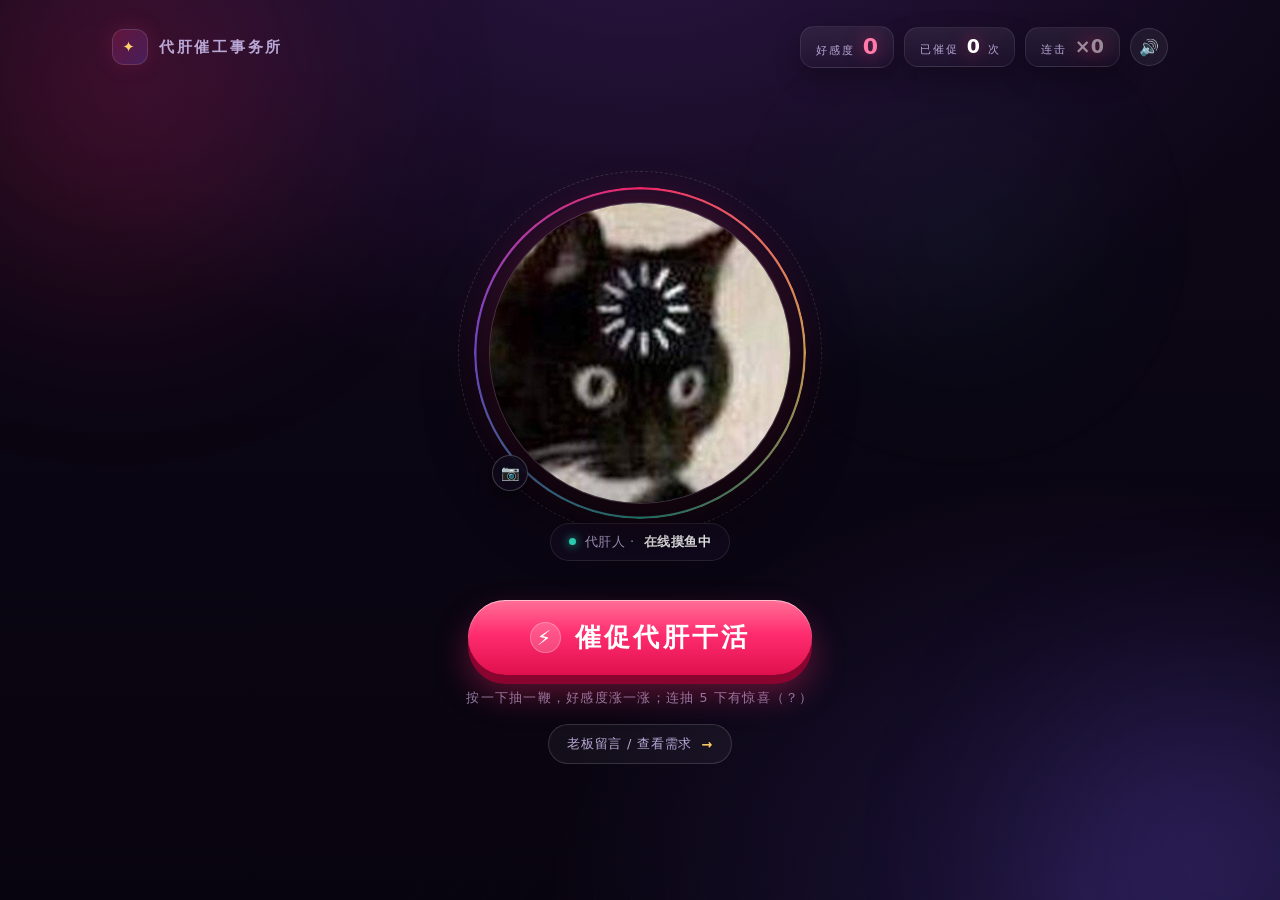
==== index.html @ 80fb080a "Add files via upload" ====
<!DOCTYPE html>
<html lang="zh-CN">
<head>
  <meta charset="UTF-8">
  <meta name="viewport" content="width=device-width, initial-scale=1, viewport-fit=cover">
  <meta name="theme-color" content="#0a0612">
  <meta name="description" content="按一下按钮，抽一鞭代肝人，好感度随机 +1。">
  <link rel="canonical" href="https://heimaojingzhang.xin/">
  <meta property="og:type" content="website">
  <meta property="og:title" content="代肝催工事务所 · 好感度+1">
  <meta property="og:description" content="按一下按钮，抽一鞭代肝人，好感度随机 +1。">
  <meta property="og:url" content="https://heimaojingzhang.xin/">
  <meta property="og:image" content="https://heimaojingzhang.xin/preview.png">
  <meta name="twitter:card" content="summary_large_image">
  <link rel="icon" href="data:image/svg+xml,%3Csvg xmlns='http://www.w3.org/2000/svg' viewBox='0 0 32 29'%3E%3Cpath fill='%23ff2d6f' d='M16 28S2 18 2 9.5C2 4.8 5.8 1 10.5 1c2.6 0 4.6 1.2 5.5 2.6C16.9 2.2 18.9 1 21.5 1 26.2 1 30 4.8 30 9.5 30 18 16 28 16 28Z'/%3E%3C/svg%3E">
  <title>代肝催工事务所 · 好感度+1</title>
  <link rel="stylesheet" href="styles.css">
</head>
<body>
  <!-- 背景层 -->
  <div class="bg" aria-hidden="true">
    <div class="bg-grid"></div>
    <div class="bg-glow g1"></div>
    <div class="bg-glow g2"></div>
    <div class="bg-glow g3"></div>
    <div class="bg-hearts" id="bgHearts"></div>
  </div>

  <!-- 顶部 HUD -->
  <header class="hud">
    <div class="brand">
      <span class="brand-icon">✦</span>
      <span class="brand-text">代肝催工事务所</span>
    </div>
    <div class="hud-stats">
      <div class="stat stat-affection">
        <span class="stat-label">好感度</span>
        <span class="stat-value" id="affectionValue">0</span>
      </div>
      <div class="stat">
        <span class="stat-label">已催促</span>
        <span class="stat-value stat-value--small" id="whippedValue">0</span>
        <span class="stat-unit">次</span>
      </div>
      <div class="stat stat-combo" id="comboStat">
        <span class="stat-label">连击</span>
        <span class="stat-value stat-value--small" id="comboValue">×0</span>
      </div>
      <button class="sound-toggle" id="soundToggle" type="button" aria-pressed="true" aria-label="关闭音效" title="关闭音效">🔊</button>
    </div>
  </header>

  <!-- 连击里程碑鼓励语 -->
  <div class="encourage" id="encourage" role="status" aria-live="polite">
    <div class="encourage-icon" aria-hidden="true">🔥</div>
    <div class="encourage-body">
      <div class="encourage-title" id="encourageTitle">连击 ×5！</div>
      <div class="encourage-text" id="encourageText">手感不错，继续保持！</div>
    </div>
  </div>

  <!-- 主舞台 -->
  <main class="stage">
    <div class="avatar-card" id="avatarCard">
      <div class="avatar-wrap" id="avatarWrap">
        <div class="ring ring-outer" aria-hidden="true"></div>
        <div class="ring ring-dashed" aria-hidden="true"></div>

        <div class="avatar-frame" id="avatarFrame" title="点它一鞭">
          <img class="avatar-img" id="avatarImg" src="assets/placeholder.svg" alt="被催促的代肝人头像" draggable="false">
          <div class="slash-layer" aria-hidden="true">
            <span class="slash s1"></span>
            <span class="slash s2"></span>
            <span class="slash s3"></span>
          </div>
          <div class="hit-flash" aria-hidden="true"></div>
        </div>

        <div class="impact" id="impact" aria-hidden="true"></div>
        <div class="pop-layer" id="popLayer" aria-hidden="true"></div>

        <!-- 鞭子 -->
        <div class="whip-layer" id="whipLayer" aria-hidden="true">
          <svg class="whip-svg" viewBox="0 0 460 460" fill="none" xmlns="http://www.w3.org/2000/svg">
            <defs>
              <linearGradient id="lashGradient" x1="392" y1="372" x2="118" y2="116" gradientUnits="userSpaceOnUse">
                <stop stop-color="#ffd166"/>
                <stop offset="0.55" stop-color="#ffe9c7"/>
                <stop offset="1" stop-color="#fff7ea"/>
              </linearGradient>
            </defs>
            <path class="whip-lash-shadow" pathLength="1" d="M392 372C352 330 320 268 288 244C256 220 214 214 178 186C152 166 132 142 118 116"/>
            <path class="whip-lash-glow" d="M392 372C352 330 320 268 288 244C256 220 214 214 178 186C152 166 132 142 118 116"/>
            <path class="whip-lash" pathLength="1" stroke="url(#lashGradient)" d="M392 372C352 330 320 268 288 244C256 220 214 214 178 186C152 166 132 142 118 116"/>
            <path class="whip-handle" d="M422 424L394 376"/>
            <path class="whip-handle-wrap" d="M406 396L414 408M399 384L407 396"/>
            <circle class="whip-tip" cx="118" cy="116" r="8"/>
          </svg>
        </div>

        <button class="avatar-edit" id="avatarEdit" type="button" aria-label="更换头像" title="更换头像">📷</button>
        <div class="drop-hint" id="dropHint" aria-hidden="true">松手，换上新头像</div>
      </div>

      <div class="meta-row">
        <div class="nameplate">
          <span class="status-dot" aria-hidden="true"></span>
          代肝人 · <span id="statusText">在线摸鱼中</span>
        </div>
      </div>
    </div>

    <div class="action">
      <button class="whip-btn" id="whipBtn" type="button">
        <span class="whip-btn-icon" aria-hidden="true">⚡</span>
        <span class="whip-btn-text">催促代肝干活</span>
      </button>
      <p class="hint">按一下抽一鞭，好感度涨一涨；连抽 5 下有惊喜（？）</p>
      <a class="boss-link" href="messages.html">
        <span>老板留言 / 查看需求</span>
        <span class="boss-link-arrow" aria-hidden="true">→</span>
      </a>
    </div>
  </main>

  <div class="toast" id="toast" role="status" aria-live="polite"></div>
  <input type="file" id="avatarInput" accept="image/*" hidden>

  <script src="app.js"></script>
</body>
</html>
---- styles.css ----
/* ============================================================
   代肝催工事务所 · 样式表
   ============================================================ */

:root {
  --pink: #ff2d6f;
  --pink-soft: #ff7aa8;
  --gold: #ffd166;
  --violet: #7c5cff;
  --mint: #2ee6c5;
  --text: #f7f0ff;
  --muted: #b9a8d6;
  --bg-0: #08040f;
  --bg-1: #150b22;
}

* { box-sizing: border-box; }

html { height: 100%; }

body {
  margin: 0;
  min-height: 100vh;
  min-height: 100svh;
  display: flex;
  flex-direction: column;
  overflow-x: hidden;
  color: var(--text);
  font-family: "Segoe UI", "Microsoft YaHei", "PingFang SC", "Hiragino Sans GB", system-ui, -apple-system, sans-serif;
  background:
    radial-gradient(1200px 800px at 50% -10%, #2a1440 0%, transparent 60%),
    radial-gradient(900px 700px at 85% 100%, rgba(124, 92, 255, 0.18) 0%, transparent 60%),
    linear-gradient(180deg, #0d0717 0%, var(--bg-0) 100%);
  -webkit-font-smoothing: antialiased;
  user-select: none;
  -webkit-tap-highlight-color: transparent;
}

/* ============ 背景 ============ */

.bg {
  position: fixed;
  inset: 0;
  z-index: 0;
  overflow: hidden;
  pointer-events: none;
}

.bg-grid {
  position: absolute;
  left: -20%;
  right: -20%;
  bottom: -12%;
  height: 92%;
  background-image:
    linear-gradient(rgba(255, 255, 255, 0.06) 1px, transparent 1px),
    linear-gradient(90deg, rgba(255, 255, 255, 0.06) 1px, transparent 1px);
  background-size: 52px 52px;
  transform: perspective(700px) rotateX(62deg);
  transform-origin: 50% 100%;
  -webkit-mask-image: radial-gradient(ellipse 62% 72% at 50% 100%, #000 18%, transparent 72%);
  mask-image: radial-gradient(ellipse 62% 72% at 50% 100%, #000 18%, transparent 72%);
  opacity: 0.6;
}

.bg-glow {
  position: absolute;
  border-radius: 50%;
  filter: blur(90px);
  opacity: 0.5;
}

.bg-glow.g1 {
  width: 46vmax;
  height: 46vmax;
  left: -14vmax;
  top: -16vmax;
  background: radial-gradient(circle, rgba(255, 45, 111, 0.55), transparent 65%);
}

.bg-glow.g2 {
  width: 42vmax;
  height: 42vmax;
  right: -16vmax;
  bottom: -18vmax;
  background: radial-gradient(circle, rgba(124, 92, 255, 0.55), transparent 65%);
  animation: glow-pulse 9s ease-in-out infinite alternate;
}

.bg-glow.g3 {
  width: 26vmax;
  height: 26vmax;
  right: 12vw;
  top: 8vh;
  background: radial-gradient(circle, rgba(46, 230, 197, 0.18), transparent 65%);
}

.bg-hearts {
  position: absolute;
  inset: 0;
}

.bg-heart {
  position: absolute;
  bottom: -12vh;
  color: rgba(255, 90, 140, 0.5);
  line-height: 1;
  animation-name: bg-float;
  animation-timing-function: linear;
  animation-iteration-count: infinite;
  will-change: transform, opacity;
}

/* ============ 顶部 HUD ============ */

.hud {
  position: relative;
  z-index: 10;
  width: 100%;
  max-width: 1120px;
  margin: 0 auto;
  padding: clamp(16px, 2.4vw, 26px) clamp(16px, 3vw, 32px);
  display: flex;
  align-items: center;
  justify-content: space-between;
  gap: 16px;
}

.brand {
  display: flex;
  align-items: center;
  gap: 11px;
  font-size: clamp(13px, 1.4vw, 15px);
  font-weight: 800;
  letter-spacing: 0.18em;
  color: var(--muted);
  white-space: nowrap;
}

.brand-icon {
  display: grid;
  place-items: center;
  width: 36px;
  height: 36px;
  border-radius: 12px;
  color: var(--gold);
  background: linear-gradient(135deg, rgba(255, 45, 111, 0.22), rgba(124, 92, 255, 0.22));
  border: 1px solid rgba(255, 255, 255, 0.12);
  box-shadow: 0 0 22px rgba(255, 45, 111, 0.16);
}

.hud-stats {
  display: flex;
  align-items: center;
  gap: 10px;
}

.stat {
  display: flex;
  align-items: baseline;
  gap: 8px;
  padding: 9px 15px;
  border-radius: 14px;
  background: linear-gradient(180deg, rgba(255, 255, 255, 0.075), rgba(255, 255, 255, 0.025));
  border: 1px solid rgba(255, 255, 255, 0.09);
  box-shadow: 0 10px 26px rgba(0, 0, 0, 0.28);
  backdrop-filter: blur(10px);
  -webkit-backdrop-filter: blur(10px);
}

.stat-label {
  font-size: 10.5px;
  letter-spacing: 0.18em;
  color: var(--muted);
}

.stat-value {
  font-size: clamp(18px, 2vw, 22px);
  font-weight: 800;
  line-height: 1;
  font-variant-numeric: tabular-nums;
  text-shadow: 0 0 18px rgba(255, 45, 111, 0.6);
}

.stat-affection .stat-value { color: var(--pink-soft); }

.stat-value--small {
  font-size: clamp(16px, 1.8vw, 19px);
  color: #fff;
}

.stat-unit {
  font-size: 10.5px;
  color: var(--muted);
}

.stat.is-bump { animation: stat-bump 420ms cubic-bezier(0.2, 0.8, 0.2, 1); }

.stat-combo .stat-value {
  color: rgba(255, 255, 255, 0.5);
  transition: color 0.2s ease, text-shadow 0.2s ease;
}

.stat-combo.is-hot {
  border-color: rgba(255, 209, 102, 0.4);
  box-shadow:
    0 10px 26px rgba(0, 0, 0, 0.28),
    0 0 24px rgba(255, 209, 102, 0.18);
}

.stat-combo.is-hot .stat-value {
  color: var(--gold);
  text-shadow: 0 0 18px rgba(255, 209, 102, 0.8);
}

.sound-toggle {
  width: 38px;
  height: 38px;
  border-radius: 50%;
  border: 1px solid rgba(255, 255, 255, 0.12);
  background: rgba(255, 255, 255, 0.06);
  color: var(--text);
  font-size: 16px;
  cursor: pointer;
  display: grid;
  place-items: center;
  transition: background 0.2s ease, transform 0.15s ease;
}

.sound-toggle:hover { background: rgba(255, 255, 255, 0.12); }
.sound-toggle:active { transform: scale(0.94); }

/* ============ 主舞台 ============ */

.stage {
  position: relative;
  z-index: 5;
  flex: 1;
  width: 100%;
  display: flex;
  flex-direction: column;
  align-items: center;
  justify-content: center;
  gap: clamp(26px, 4.4vh, 44px);
  padding: clamp(8px, 2vh, 22px) 20px clamp(28px, 5vh, 56px);
}

.avatar-card {
  position: relative;
  display: flex;
  flex-direction: column;
  align-items: center;
  gap: 20px;
}

.avatar-wrap {
  position: relative;
  width: clamp(210px, min(58vw, 34vmin), 300px);
  aspect-ratio: 1 / 1;
}

/* 圆环 */
.ring {
  position: absolute;
  border-radius: 50%;
  pointer-events: none;
}

.ring-outer {
  inset: -16px;
  background: conic-gradient(
    from 0deg,
    rgba(255, 45, 111, 0.95),
    rgba(255, 209, 102, 0.95),
    rgba(46, 230, 197, 0.85),
    rgba(124, 92, 255, 0.95),
    rgba(255, 45, 111, 0.95)
  );
  -webkit-mask: radial-gradient(farthest-side, transparent calc(100% - 3px), #000 calc(100% - 2px));
  mask: radial-gradient(farthest-side, transparent calc(100% - 3px), #000 calc(100% - 2px));
  animation: spin 18s linear infinite;
  filter: drop-shadow(0 0 12px rgba(255, 45, 111, 0.35));
}

.ring-dashed {
  inset: -32px;
  border: 1px dashed rgba(255, 255, 255, 0.14);
  animation: spin 48s linear infinite reverse;
}

/* 头像（圆形裁剪） */
.avatar-frame {
  position: absolute;
  inset: 0;
  z-index: 3;
  border-radius: 50%;
  overflow: hidden;
  background: #1a1028;
  box-shadow:
    0 0 0 1px rgba(255, 255, 255, 0.18),
    0 26px 60px rgba(0, 0, 0, 0.7),
    0 0 46px rgba(255, 45, 111, 0.28);
  transform: translateZ(0);
  cursor: pointer;
}

.avatar-img {
  display: block;
  width: 100%;
  height: 100%;
  object-fit: cover;
  object-position: center 32%;
  animation: img-bob 5.5s ease-in-out infinite;
  pointer-events: none;
}

/* 鞭痕 */
.slash-layer {
  position: absolute;
  inset: 0;
  z-index: 2;
  pointer-events: none;
}

.slash {
  position: absolute;
  left: 50%;
  top: 50%;
  width: 160%;
  height: 6px;
  border-radius: 999px;
  opacity: 0;
  background: linear-gradient(
    90deg,
    transparent 2%,
    rgba(255, 255, 255, 0.95) 22%,
    #ff2d5f 55%,
    rgba(255, 45, 111, 0) 96%
  );
  box-shadow: 0 0 14px rgba(255, 45, 111, 0.9);
  transform: translate(-50%, calc(-50% + var(--oy, 0px))) rotate(var(--rot, -28deg)) scaleX(0.15);
}

.slash.s1 { --rot: -26deg; --oy: -44px; }
.slash.s2 { --rot: -33deg; --oy: -4px; }
.slash.s3 { --rot: -21deg; --oy: 38px; }

.avatar-wrap.is-hit .slash {
  animation: slash-hit 460ms cubic-bezier(0.18, 0.8, 0.28, 1) forwards;
}

.avatar-wrap.is-hit .slash.s1 { animation-delay: 0ms; }
.avatar-wrap.is-hit .slash.s2 { animation-delay: 60ms; }
.avatar-wrap.is-hit .slash.s3 { animation-delay: 120ms; }

/* 命中白光 */
.hit-flash {
  position: absolute;
  inset: 0;
  z-index: 1;
  border-radius: 50%;
  opacity: 0;
  pointer-events: none;
  mix-blend-mode: screen;
  background: radial-gradient(
    circle at 44% 42%,
    rgba(255, 255, 255, 0.95) 0%,
    rgba(255, 120, 150, 0.7) 32%,
    rgba(255, 45, 111, 0) 68%
  );
}

.avatar-wrap.is-hit .hit-flash { animation: hit-flash 320ms ease-out; }

/* 冲击波 */
.impact {
  position: absolute;
  inset: -2px;
  z-index: 6;
  border-radius: 50%;
  border: 2px solid rgba(255, 120, 150, 0.9);
  box-shadow:
    0 0 30px rgba(255, 45, 111, 0.8),
    inset 0 0 30px rgba(255, 45, 111, 0.5);
  opacity: 0;
  pointer-events: none;
}

.impact.is-on { animation: impact-ring 620ms cubic-bezier(0.16, 0.84, 0.44, 1) forwards; }

/* 鞭子 */
.whip-layer {
  position: absolute;
  inset: 0;
  z-index: 6;
  opacity: 0;
  pointer-events: none;
  overflow: visible;
  transform-origin: 88% 88%;
  will-change: transform, opacity;
}

.whip-svg {
  display: block;
  width: 100%;
  height: 100%;
  overflow: visible;
}

.whip-layer.is-swung { animation: whip-strike 480ms cubic-bezier(0.2, 0.7, 0.3, 1) both; }

.whip-lash,
.whip-lash-glow,
.whip-lash-shadow {
  fill: none;
  stroke-linecap: round;
  stroke-linejoin: round;
  stroke-dasharray: 1;
  stroke-dashoffset: 1;
}

.whip-lash {
  stroke-width: 4.2;
}

.whip-lash-shadow {
  stroke: rgba(46, 8, 26, 0.55);
  stroke-width: 9;
  filter: blur(0.6px);
}

.whip-lash-glow {
  stroke: rgba(255, 150, 90, 0.45);
  stroke-width: 13;
  filter: blur(4px);
}

.whip-layer.is-swung .whip-lash,
.whip-layer.is-swung .whip-lash-glow,
.whip-layer.is-swung .whip-lash-shadow {
  animation: lash-draw 480ms cubic-bezier(0.2, 0.85, 0.3, 1) both;
}

.whip-handle {
  fill: none;
  stroke: #6b4128;
  stroke-width: 14;
  stroke-linecap: round;
}

.whip-handle-wrap {
  fill: none;
  stroke: rgba(255, 209, 102, 0.9);
  stroke-width: 3.4;
  stroke-linecap: round;
}

.whip-tip {
  fill: #fff6e3;
  opacity: 0;
  filter: drop-shadow(0 0 8px #fff);
  transform-box: fill-box;
  transform-origin: 50% 50%;
}

.whip-layer.is-swung .whip-tip { animation: tip-flash 480ms cubic-bezier(0.2, 0.7, 0.3, 1) both; }

/* 飘字 & 爱心层 */
.pop-layer {
  position: absolute;
  inset: 0;
  z-index: 8;
  pointer-events: none;
}

/* ============ 飘字：好感度 +1 ============ */

.popup {
  position: absolute;
  z-index: 8;
  display: flex;
  flex-direction: column;
  align-items: center;
  line-height: 1;
  white-space: nowrap;
  pointer-events: none;
  transform: translate(-50%, -50%);
  animation: pop-rise var(--dur, 1100ms) var(--delay, 0ms) cubic-bezier(0.18, 0.72, 0.32, 1) both;
  will-change: transform, opacity;
}

.popup-label {
  margin-bottom: 0.2em;
  font-size: 0.46em;
  font-weight: 800;
  letter-spacing: 0.2em;
  color: var(--gold);
  text-shadow: 0 2px 6px rgba(0, 0, 0, 0.85), 0 0 12px rgba(255, 209, 102, 0.5);
}

.popup-num {
  font-family: "Arial Black", "Impact", "Microsoft YaHei", sans-serif;
  font-size: 1em;
  font-style: italic;
  font-weight: 900;
  letter-spacing: -0.02em;
  color: #fff;
  text-shadow:
    2px 2px 0 #b3123f,
    -2px 2px 0 #b3123f,
    2px -2px 0 #b3123f,
    -2px -2px 0 #b3123f,
    0 0 18px rgba(255, 45, 111, 0.85),
    0 6px 16px rgba(0, 0, 0, 0.5);
}

/* ============ 爱心 ============ */

.heart {
  position: absolute;
  z-index: 7;
  line-height: 0;
  transform: translate(-50%, -50%);
  pointer-events: none;
  animation: heart-burst var(--dur, 1000ms) var(--delay, 0ms) cubic-bezier(0.2, 0.7, 0.3, 1) both;
  will-change: transform, opacity;
}

.heart svg {
  width: var(--size, 20px);
  height: auto;
  fill: currentColor;
  filter: drop-shadow(0 0 6px currentColor);
}

/* ============ 名字牌 / 换头像 ============ */

.meta-row {
  display: flex;
  align-items: center;
  gap: 10px;
}

.nameplate {
  display: inline-flex;
  align-items: center;
  gap: 9px;
  padding: 9px 18px;
  border-radius: 999px;
  background: rgba(20, 12, 34, 0.72);
  border: 1px solid rgba(255, 255, 255, 0.1);
  font-size: 13px;
  letter-spacing: 0.04em;
  color: var(--muted);
  backdrop-filter: blur(10px);
  -webkit-backdrop-filter: blur(10px);
}

.status-dot {
  width: 7px;
  height: 7px;
  border-radius: 50%;
  background: var(--mint);
  box-shadow: 0 0 10px var(--mint);
  animation: dot-pulse 1.8s ease-in-out infinite;
}

#statusText {
  color: #fff;
  font-weight: 600;
}

.avatar-edit {
  position: absolute;
  left: 2px;
  bottom: 12px;
  z-index: 11;
  width: 36px;
  height: 36px;
  border-radius: 50%;
  border: 1px solid rgba(255, 255, 255, 0.2);
  background: rgba(15, 9, 26, 0.78);
  color: #fff;
  font-size: 15px;
  display: grid;
  place-items: center;
  cursor: pointer;
  backdrop-filter: blur(8px);
  -webkit-backdrop-filter: blur(8px);
  box-shadow: 0 6px 16px rgba(0, 0, 0, 0.4);
  transition: transform 0.15s ease, background 0.2s ease;
}

.avatar-edit:hover {
  transform: scale(1.08);
  background: rgba(255, 45, 111, 0.35);
}

.drop-hint {
  position: absolute;
  inset: 0;
  z-index: 12;
  display: grid;
  place-items: center;
  border-radius: 50%;
  background: rgba(10, 6, 18, 0.55);
  color: var(--gold);
  font-size: 14px;
  font-weight: 700;
  letter-spacing: 0.12em;
  opacity: 0;
  pointer-events: none;
  transition: opacity 0.18s ease;
  backdrop-filter: blur(2px);
  -webkit-backdrop-filter: blur(2px);
}

.avatar-wrap.is-drop .drop-hint { opacity: 1; }

.avatar-wrap.is-drop .avatar-frame {
  box-shadow:
    0 0 0 3px rgba(255, 209, 102, 0.9),
    0 0 40px rgba(255, 209, 102, 0.5);
}

/* ============ 按钮 ============ */

.action {
  display: flex;
  flex-direction: column;
  align-items: center;
  gap: 15px;
}

.whip-btn {
  position: relative;
  display: inline-flex;
  align-items: center;
  justify-content: center;
  gap: 14px;
  padding: clamp(16px, 2.3vh, 20px) clamp(38px, 6vw, 62px);
  border: 0;
  border-radius: 999px;
  overflow: hidden;
  cursor: pointer;
  color: #fff;
  font-family: inherit;
  font-size: clamp(19px, 2.4vw, 26px);
  font-weight: 900;
  letter-spacing: 0.12em;
  background: linear-gradient(180deg, #ff7098 0%, #ff2d6f 45%, #e00f4d 100%);
  box-shadow:
    0 9px 0 #8a0430,
    0 18px 34px rgba(255, 45, 111, 0.36),
    inset 0 1px 0 rgba(255, 255, 255, 0.55);
  transition: transform 0.09s ease, box-shadow 0.09s ease, filter 0.2s ease;
}

.whip-btn::after {
  content: "";
  position: absolute;
  top: -60%;
  left: -30%;
  z-index: 0;
  width: 30%;
  height: 220%;
  background: linear-gradient(90deg, transparent, rgba(255, 255, 255, 0.5), transparent);
  transform: rotate(18deg);
  animation: btn-shine 4.5s ease-in-out infinite;
  pointer-events: none;
}

.whip-btn:hover { filter: brightness(1.07); }

.whip-btn:active,
.whip-btn.is-pressed {
  transform: translateY(7px);
  box-shadow:
    0 2px 0 #8a0430,
    0 8px 18px rgba(255, 45, 111, 0.3),
    inset 0 1px 0 rgba(255, 255, 255, 0.5);
}

.whip-btn-icon,
.whip-btn-text {
  position: relative;
  z-index: 1;
}

.whip-btn-icon {
  display: grid;
  place-items: center;
  width: 1.5em;
  height: 1.5em;
  border-radius: 50%;
  background: rgba(255, 255, 255, 0.18);
  box-shadow: inset 0 0 0 1px rgba(255, 255, 255, 0.25);
  font-size: 0.8em;
}

.btn-ripple {
  position: absolute;
  z-index: 0;
  width: 14px;
  height: 14px;
  border-radius: 50%;
  background: rgba(255, 255, 255, 0.55);
  transform: translate(-50%, -50%) scale(0);
  animation: ripple 600ms ease-out forwards;
  pointer-events: none;
}

.hint {
  margin: 0;
  font-size: 12.5px;
  letter-spacing: 0.1em;
  color: rgba(185, 168, 214, 0.75);
}

.boss-link {
  display: inline-flex;
  align-items: center;
  gap: 9px;
  margin-top: 2px;
  padding: 10px 18px;
  border-radius: 999px;
  border: 1px solid rgba(255, 255, 255, 0.14);
  background: rgba(255, 255, 255, 0.045);
  color: var(--muted);
  font-size: 13px;
  letter-spacing: 0.06em;
  text-decoration: none;
  transition: color 0.2s ease, border-color 0.2s ease, background 0.2s ease, transform 0.15s ease;
}

.boss-link:hover {
  color: #fff;
  border-color: rgba(255, 209, 102, 0.5);
  background: rgba(255, 209, 102, 0.08);
  transform: translateY(-1px);
}

.boss-link-arrow {
  color: var(--gold);
  font-weight: 800;
}

/* ============ Toast ============ */

.toast {
  position: fixed;
  top: clamp(78px, 11vh, 108px);
  left: 50%;
  z-index: 60;
  padding: 10px 18px;
  border-radius: 999px;
  background: rgba(20, 12, 34, 0.92);
  border: 1px solid rgba(255, 209, 102, 0.35);
  color: var(--gold);
  font-size: 13px;
  letter-spacing: 0.05em;
  opacity: 0;
  transform: translate(-50%, -12px);
  transition: opacity 0.25s ease, transform 0.25s ease;
  pointer-events: none;
  box-shadow: 0 10px 30px rgba(0, 0, 0, 0.5);
  backdrop-filter: blur(10px);
  -webkit-backdrop-filter: blur(10px);
}

.toast.is-show {
  opacity: 1;
  transform: translate(-50%, 0);
}

/* ============ 连击鼓励语 ============ */

.encourage {
  position: fixed;
  top: clamp(82px, 11vh, 108px);
  left: 50%;
  z-index: 45;
  display: flex;
  align-items: center;
  gap: 14px;
  width: min(92vw, 440px);
  padding: 14px 18px;
  border-radius: 18px;
  color: var(--text);
  background:
    radial-gradient(120% 160% at 0% 0%, rgba(255, 209, 102, 0.22), transparent 55%),
    radial-gradient(120% 160% at 100% 100%, rgba(255, 45, 111, 0.2), transparent 55%),
    rgba(16, 9, 28, 0.94);
  border: 1px solid rgba(255, 209, 102, 0.5);
  box-shadow:
    0 20px 60px rgba(0, 0, 0, 0.6),
    0 0 40px rgba(255, 209, 102, 0.15),
    inset 0 1px 0 rgba(255, 255, 255, 0.15);
  backdrop-filter: blur(16px);
  -webkit-backdrop-filter: blur(16px);
  opacity: 0;
  transform: translate(-50%, -16px) scale(0.94);
  pointer-events: none;
  transition: opacity 0.25s ease, transform 0.3s cubic-bezier(0.2, 0.9, 0.25, 1.05);
}

.encourage::before {
  content: "✦";
  position: absolute;
  top: 8px;
  right: 14px;
  color: var(--gold);
  font-size: 12px;
  opacity: 0.7;
}

.encourage.is-show {
  opacity: 1;
  transform: translate(-50%, 0) scale(1);
}

.encourage-icon {
  flex: none;
  display: grid;
  place-items: center;
  width: 46px;
  height: 46px;
  border-radius: 14px;
  font-size: 22px;
  background: linear-gradient(135deg, rgba(255, 209, 102, 0.28), rgba(255, 45, 111, 0.28));
  border: 1px solid rgba(255, 209, 102, 0.5);
  box-shadow: inset 0 0 18px rgba(255, 209, 102, 0.25);
  animation: encourage-pulse 1.2s ease-in-out infinite;
}

.encourage-body {
  min-width: 0;
}

.encourage-title {
  font-size: 16px;
  font-weight: 900;
  letter-spacing: 0.06em;
  color: var(--gold);
  text-shadow: 0 0 18px rgba(255, 209, 102, 0.5);
}

.encourage-text {
  margin-top: 3px;
  font-size: 13px;
  letter-spacing: 0.04em;
  color: #fff;
  opacity: 0.92;
}

/* ============ 焦点可达性 ============ */

.whip-btn:focus-visible,
.sound-toggle:focus-visible,
.avatar-edit:focus-visible {
  outline: 3px solid rgba(255, 209, 102, 0.9);
  outline-offset: 5px;
}

/* ============ 动画 ============ */

@keyframes spin {
  to { transform: rotate(360deg); }
}

@keyframes glow-pulse {
  from { opacity: 0.35; transform: scale(0.95); }
  to { opacity: 0.6; transform: scale(1.08); }
}

@keyframes img-bob {
  0%, 100% { transform: scale(1.03) translateY(1px); }
  50% { transform: scale(1.045) translateY(-3px); }
}

@keyframes stat-bump {
  0% { transform: scale(1); }
  35% { transform: scale(1.1); }
  100% { transform: scale(1); }
}

@keyframes dot-pulse {
  0%, 100% { opacity: 1; transform: scale(1); }
  50% { opacity: 0.45; transform: scale(0.8); }
}

@keyframes avatar-hit {
  0% { transform: none; }
  14% { transform: translate(-7px, 2px) rotate(-2deg) scale(1.03, 0.97); }
  32% { transform: translate(6px, -3px) rotate(2deg) scale(0.99, 1.02); }
  50% { transform: translate(-4px, 1px) rotate(-1deg); }
  70% { transform: translate(3px, 0) rotate(0.6deg); }
  100% { transform: none; }
}

.avatar-wrap.is-hit .avatar-frame {
  animation: avatar-hit 460ms cubic-bezier(0.36, 0.07, 0.19, 0.97);
}

.avatar-card.is-shaking {
  animation: stage-shake 400ms cubic-bezier(0.36, 0.07, 0.19, 0.97);
}

@keyframes stage-shake {
  0%, 100% { transform: translate(0, 0); }
  20% { transform: translate(-5px, 3px); }
  40% { transform: translate(4px, -3px); }
  60% { transform: translate(-3px, 1px); }
  80% { transform: translate(2px, 0); }
}

@keyframes hit-flash {
  0% { opacity: 0; }
  12% { opacity: 0.95; }
  100% { opacity: 0; }
}

@keyframes slash-hit {
  0% {
    opacity: 0;
    transform: translate(-50%, calc(-50% + var(--oy, 0px))) rotate(var(--rot, -28deg)) scaleX(0.15);
  }
  18% {
    opacity: 1;
    transform: translate(-50%, calc(-50% + var(--oy, 0px))) rotate(var(--rot, -28deg)) scaleX(1.05);
  }
  60% {
    opacity: 1;
    transform: translate(-50%, calc(-50% + var(--oy, 0px))) rotate(var(--rot, -28deg)) scaleX(1);
  }
  100% {
    opacity: 0;
    transform: translate(-50%, calc(-50% + var(--oy, 0px))) rotate(var(--rot, -28deg)) scaleX(1.1);
  }
}

@keyframes impact-ring {
  0% { opacity: 0; transform: scale(0.92); }
  15% { opacity: 0.9; }
  100% { opacity: 0; transform: scale(1.32); }
}

@keyframes whip-strike {
  0% { opacity: 0; transform: rotate(-26deg); }
  10% { opacity: 1; }
  42% { opacity: 1; transform: rotate(12deg); }
  60% { transform: rotate(7deg); }
  75% { opacity: 1; }
  100% { opacity: 0; transform: rotate(7deg); }
}

@keyframes lash-draw {
  0% { stroke-dashoffset: 1; opacity: 0; }
  10% { opacity: 1; }
  42% { stroke-dashoffset: 0; opacity: 1; }
  78% { stroke-dashoffset: 0; opacity: 0.95; }
  100% { stroke-dashoffset: 0; opacity: 0; }
}

@keyframes tip-flash {
  0% { opacity: 0; transform: scale(0.3); }
  38% { opacity: 0; transform: scale(0.6); }
  46% { opacity: 1; transform: scale(1.4); }
  70% { opacity: 0.9; transform: scale(2); }
  100% { opacity: 0; transform: scale(2.4); }
}

@keyframes pop-rise {
  0% {
    opacity: 0;
    transform: translate(-50%, -50%) scale(0.3) rotate(var(--rot, 0deg));
  }
  16% {
    opacity: 1;
    transform: translate(-50%, -50%) scale(calc(var(--pop-scale, 1) * 1.2)) rotate(var(--rot, 0deg));
  }
  30% {
    opacity: 1;
    transform: translate(-50%, -50%) scale(var(--pop-scale, 1)) rotate(var(--rot, 0deg));
  }
  72% { opacity: 1; }
  100% {
    opacity: 0;
    transform: translate(calc(-50% + var(--dx, 0px)), calc(-50% - 130px)) scale(calc(var(--pop-scale, 1) * 0.92))
      rotate(var(--rot, 0deg));
  }
}

@keyframes heart-burst {
  0% {
    opacity: 0;
    transform: translate(-50%, -50%) scale(0.2) rotate(var(--rot, 0deg));
  }
  16% { opacity: 1; }
  70% { opacity: 1; }
  100% {
    opacity: 0;
    transform: translate(calc(-50% + var(--tx, 0px)), calc(-50% + var(--ty, -100px))) scale(1.05)
      rotate(calc(var(--rot, 0deg) + 40deg));
  }
}

@keyframes bg-float {
  0% { transform: translate3d(0, 0, 0) rotate(0deg); opacity: 0; }
  12% { opacity: 0.5; }
  85% { opacity: 0.35; }
  100% { transform: translate3d(var(--sway, 0px), -120vh, 0) rotate(35deg); opacity: 0; }
}

@keyframes ripple {
  0% { transform: translate(-50%, -50%) scale(0); opacity: 0.75; }
  100% { transform: translate(-50%, -50%) scale(22); opacity: 0; }
}

@keyframes btn-shine {
  0%, 55% { transform: translateX(-160%) rotate(18deg); }
  85%, 100% { transform: translateX(420%) rotate(18deg); }
}

@keyframes encourage-pulse {
  0%, 100% { transform: scale(1); }
  50% { transform: scale(1.07); }
}

/* ============ 响应式 ============ */

@media (max-width: 620px) {
  .hud {
    padding: 14px 14px;
    gap: 8px;
  }

  .brand { gap: 8px; }
  .brand-text { font-size: 12px; letter-spacing: 0.1em; }
  .brand-icon { width: 32px; height: 32px; }

  .hud-stats { gap: 7px; }
  .stat { padding: 7px 11px; gap: 6px; }
  .stat-label { font-size: 9.5px; letter-spacing: 0.1em; }
  .stat-value { font-size: 16px; }
  .stat-value--small { font-size: 15px; }
  .stat-unit { display: none; }
  .sound-toggle { width: 34px; height: 34px; font-size: 14px; }

  .avatar-wrap { width: clamp(200px, 62vw, 262px); }
  .ring-outer { inset: -12px; }
  .ring-dashed { inset: -24px; }

  .encourage {
    top: 76px;
    gap: 12px;
    padding: 12px 14px;
    border-radius: 16px;
  }

  .encourage-icon {
    width: 40px;
    height: 40px;
    font-size: 19px;
    border-radius: 12px;
  }

  .encourage-title { font-size: 15px; }
  .encourage-text { font-size: 12px; }

  .whip-btn {
    width: min(100%, 320px);
    padding: 17px 30px;
    font-size: 19px;
    letter-spacing: 0.1em;
  }

  .hint { font-size: 11.5px; letter-spacing: 0.06em; }
}

@media (max-width: 560px) {
  .brand-text { display: none; }
  .hud { padding: 12px 12px; }
  .stat { padding: 7px 10px; }
}

@media (max-height: 700px) and (min-width: 621px) {
  .avatar-wrap { width: clamp(200px, 26vmin, 250px); }
  .stage { gap: 22px; }
}

@media (prefers-reduced-motion: reduce) {
  .ring-outer,
  .ring-dashed,
  .avatar-img,
  .whip-btn::after,
  .status-dot,
  .encourage-icon,
  .bg-glow.g2 {
    animation: none !important;
  }

  .whip-layer.is-swung,
  .whip-layer.is-swung .whip-lash,
  .whip-layer.is-swung .whip-lash-glow,
  .whip-layer.is-swung .whip-lash-shadow,
  .whip-layer.is-swung .whip-tip {
    animation-duration: 180ms;
  }

  .avatar-wrap.is-hit .slash,
  .avatar-wrap.is-hit .avatar-frame,
  .avatar-card.is-shaking {
    animation-duration: 220ms;
    animation-delay: 0ms;
  }
}
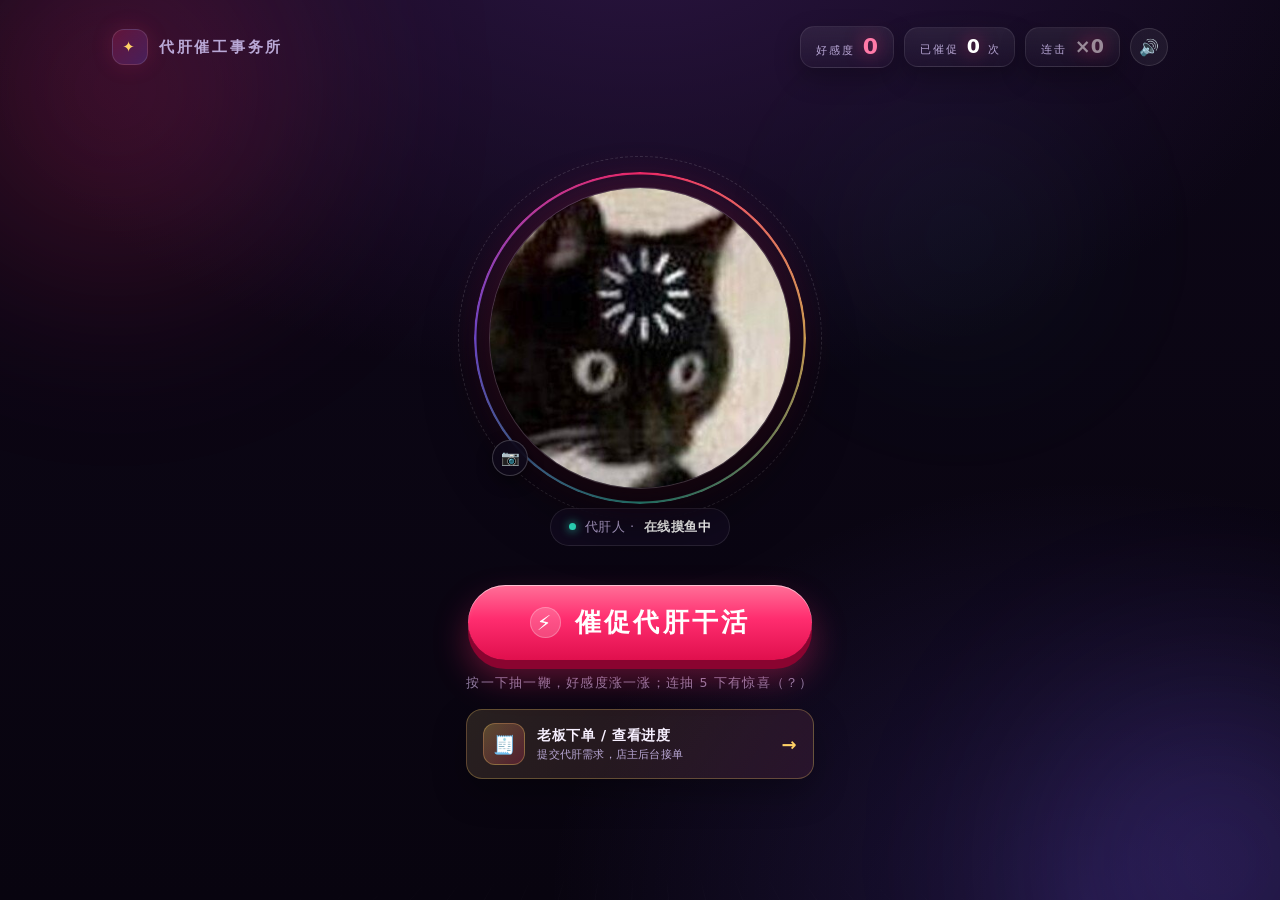
==== commit 962cdbca: "Add files via upload" ====
--- a/index.html
+++ b/index.html
@@ -116,9 +116,13 @@
         <span class="whip-btn-text">催促代肝干活</span>
       </button>
       <p class="hint">按一下抽一鞭，好感度涨一涨；连抽 5 下有惊喜（？）</p>
-      <a class="boss-link" href="messages.html">
-        <span>老板留言 / 查看需求</span>
-        <span class="boss-link-arrow" aria-hidden="true">→</span>
+      <a class="boss-cta" href="messages.html">
+        <span class="boss-cta-icon" aria-hidden="true">🧾</span>
+        <span class="boss-cta-text">
+          <b>老板下单 / 查看进度</b>
+          <small>提交代肝需求，店主后台接单</small>
+        </span>
+        <span class="boss-cta-arrow" aria-hidden="true">→</span>
       </a>
     </div>
   </main>
--- a/styles.css
+++ b/styles.css
@@ -717,31 +717,64 @@
   color: rgba(185, 168, 214, 0.75);
 }
 
-.boss-link {
-  display: inline-flex;
+.boss-cta {
+  display: flex;
   align-items: center;
-  gap: 9px;
+  gap: 12px;
+  width: min(100%, 360px);
   margin-top: 2px;
-  padding: 10px 18px;
-  border-radius: 999px;
-  border: 1px solid rgba(255, 255, 255, 0.14);
-  background: rgba(255, 255, 255, 0.045);
+  padding: 13px 16px;
+  border-radius: 16px;
+  border: 1px solid rgba(255, 209, 102, 0.28);
+  background:
+    linear-gradient(120deg, rgba(255, 209, 102, 0.1), rgba(255, 45, 111, 0.07)),
+    rgba(255, 255, 255, 0.03);
+  color: var(--text);
+  text-decoration: none;
+  box-shadow: 0 14px 34px rgba(0, 0, 0, 0.28);
+  transition: transform 0.15s ease, border-color 0.2s ease, box-shadow 0.2s ease;
+}
+
+.boss-cta:hover {
+  transform: translateY(-2px);
+  border-color: rgba(255, 209, 102, 0.65);
+  box-shadow: 0 18px 40px rgba(0, 0, 0, 0.35), 0 0 26px rgba(255, 209, 102, 0.12);
+}
+
+.boss-cta-icon {
+  display: grid;
+  place-items: center;
+  flex: none;
+  width: 42px;
+  height: 42px;
+  border-radius: 12px;
+  font-size: 18px;
+  background: linear-gradient(135deg, rgba(255, 209, 102, 0.25), rgba(255, 45, 111, 0.2));
+  border: 1px solid rgba(255, 209, 102, 0.3);
+}
+
+.boss-cta-text {
+  display: flex;
+  flex-direction: column;
+  gap: 2px;
+  flex: 1;
+  min-width: 0;
+}
+
+.boss-cta-text b {
+  font-size: 14px;
+  letter-spacing: 0.04em;
+}
+
+.boss-cta-text small {
+  font-size: 11px;
+  letter-spacing: 0.02em;
   color: var(--muted);
-  font-size: 13px;
-  letter-spacing: 0.06em;
-  text-decoration: none;
-  transition: color 0.2s ease, border-color 0.2s ease, background 0.2s ease, transform 0.15s ease;
-}
-
-.boss-link:hover {
-  color: #fff;
-  border-color: rgba(255, 209, 102, 0.5);
-  background: rgba(255, 209, 102, 0.08);
-  transform: translateY(-1px);
-}
-
-.boss-link-arrow {
+}
+
+.boss-cta-arrow {
   color: var(--gold);
+  font-size: 18px;
   font-weight: 800;
 }
 
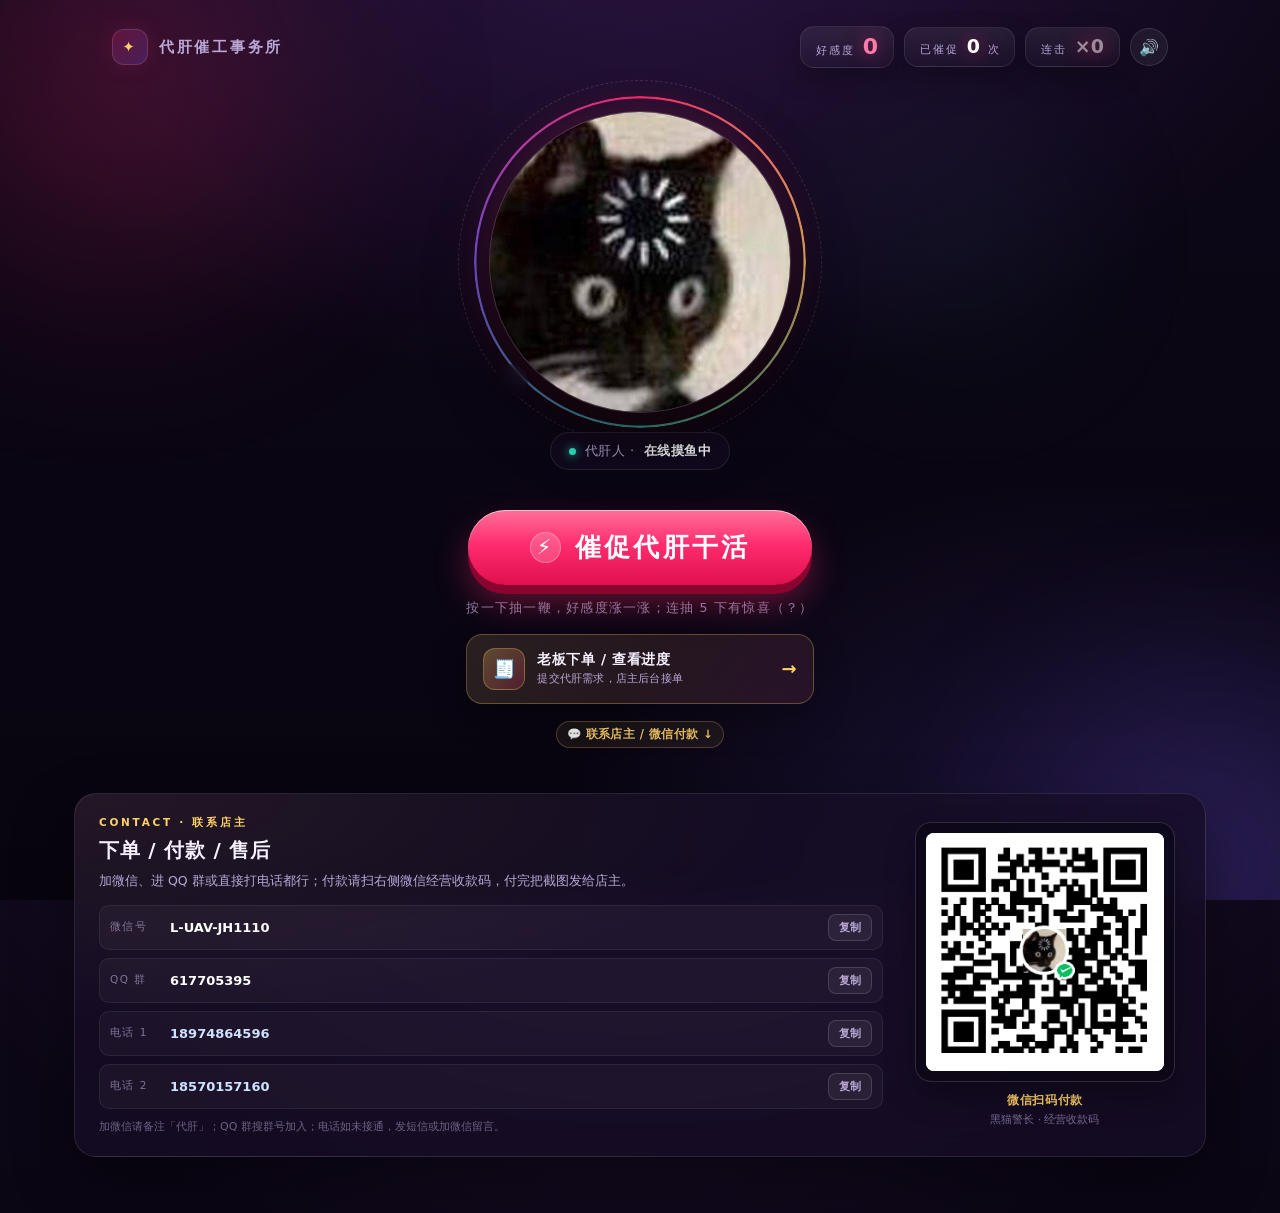
==== commit 7e064945: "Add files via upload" ====
--- a/index.html
+++ b/index.html
@@ -15,6 +15,7 @@
   <link rel="icon" href="data:image/svg+xml,%3Csvg xmlns='http://www.w3.org/2000/svg' viewBox='0 0 32 29'%3E%3Cpath fill='%23ff2d6f' d='M16 28S2 18 2 9.5C2 4.8 5.8 1 10.5 1c2.6 0 4.6 1.2 5.5 2.6C16.9 2.2 18.9 1 21.5 1 26.2 1 30 4.8 30 9.5 30 18 16 28 16 28Z'/%3E%3C/svg%3E">
   <title>代肝催工事务所 · 好感度+1</title>
   <link rel="stylesheet" href="styles.css">
+  <link rel="stylesheet" href="assets/contact.css">
 </head>
 <body>
   <!-- 背景层 -->
@@ -124,12 +125,61 @@
         </span>
         <span class="boss-cta-arrow" aria-hidden="true">→</span>
       </a>
+      <a class="contact-jump" href="#contact">💬 联系店主 / 微信付款 ↓</a>
     </div>
   </main>
+
+  <!-- 联系店主 / 微信经营收款码 -->
+  <footer class="contact" id="contact">
+    <div class="contact-inner">
+      <div class="contact-copy">
+        <p class="contact-eyebrow">CONTACT · 联系店主</p>
+        <h2>下单 / 付款 / 售后</h2>
+        <p class="contact-lead">加微信、进 QQ 群或直接打电话都行；付款请扫右侧微信经营收款码，付完把截图发给店主。</p>
+        <div class="contact-rows">
+          <div class="contact-row">
+            <span class="contact-label">微信号</span>
+            <b class="contact-value">L-UAV-JH1110</b>
+            <button class="contact-copy-btn" type="button" data-copy="L-UAV-JH1110">复制</button>
+          </div>
+          <div class="contact-row">
+            <span class="contact-label">QQ 群</span>
+            <b class="contact-value">617705395</b>
+            <button class="contact-copy-btn" type="button" data-copy="617705395">复制</button>
+          </div>
+          <div class="contact-row">
+            <span class="contact-label">电话 1</span>
+            <a class="contact-value" href="tel:18974864596">18974864596</a>
+            <button class="contact-copy-btn" type="button" data-copy="18974864596">复制</button>
+          </div>
+          <div class="contact-row">
+            <span class="contact-label">电话 2</span>
+            <a class="contact-value" href="tel:18570157160">18570157160</a>
+            <button class="contact-copy-btn" type="button" data-copy="18570157160">复制</button>
+          </div>
+        </div>
+        <p class="contact-note">加微信请备注「代肝」；QQ 群搜群号加入；电话如未接通，发短信或加微信留言。</p>
+      </div>
+      <figure class="pay-card">
+        <div class="pay-qr">
+          <img class="pay-img" src="assets/wechat-pay.png" alt="微信经营收款码" loading="lazy">
+          <span class="pay-fallback">收款码<br>暂未上传</span>
+        </div>
+        <figcaption>
+          <b>微信扫码付款</b>
+          <small>黑猫警长 · 经营收款码</small>
+        </figcaption>
+      </figure>
+    </div>
+  </footer>
 
   <div class="toast" id="toast" role="status" aria-live="polite"></div>
   <input type="file" id="avatarInput" accept="image/*" hidden>
 
   <script src="app.js"></script>
+  <script src="assets/contact.js"></script>
+  <script src="vendor/supabase.js"></script>
+  <script src="assets/supabase-config.js"></script>
+  <script src="assets/urge-tracker.js"></script>
 </body>
 </html>
--- a/assets/contact.css
+++ b/assets/contact.css
@@ -0,0 +1,279 @@
+/* ============================================================
+   联系店主 / 微信经营收款码
+   首页与老板留言板共用
+   ============================================================ */
+
+.contact {
+  position: relative;
+  z-index: 5;
+  width: 100%;
+  max-width: 1180px;
+  margin: 0 auto;
+  padding: 0 24px 56px;
+}
+
+.contact-inner {
+  display: grid;
+  grid-template-columns: minmax(0, 1fr) 272px;
+  align-items: center;
+  gap: 26px;
+  padding: 22px 24px;
+  border-radius: 22px;
+  border: 1px solid rgba(255, 255, 255, 0.1);
+  background:
+    radial-gradient(120% 120% at 0% 0%, rgba(255, 209, 102, 0.07), transparent 52%),
+    rgba(22, 13, 38, 0.78);
+  box-shadow: 0 24px 60px rgba(0, 0, 0, 0.45);
+  backdrop-filter: blur(16px);
+  -webkit-backdrop-filter: blur(16px);
+}
+
+.contact-eyebrow {
+  margin: 0 0 7px;
+  font-size: 10.5px;
+  font-weight: 800;
+  letter-spacing: 0.26em;
+  color: var(--gold, #ffd166);
+}
+
+.contact-copy h2 {
+  margin: 0 0 6px;
+  font-size: 20px;
+  letter-spacing: 0.04em;
+}
+
+.contact-lead {
+  margin: 0 0 14px;
+  color: var(--muted, #b9a8d6);
+  font-size: 12.5px;
+  line-height: 1.7;
+}
+
+.contact-rows {
+  display: flex;
+  flex-direction: column;
+  gap: 8px;
+}
+
+.contact-row {
+  display: flex;
+  flex-wrap: wrap;
+  align-items: center;
+  gap: 8px 10px;
+  padding: 8px 10px;
+  border-radius: 10px;
+  border: 1px solid rgba(255, 255, 255, 0.07);
+  background: rgba(255, 255, 255, 0.035);
+}
+
+.contact-label {
+  flex: none;
+  width: 50px;
+  font-size: 10.5px;
+  letter-spacing: 0.14em;
+  color: rgba(185, 168, 214, 0.65);
+}
+
+.contact-value {
+  min-width: 0;
+  font-size: 13px;
+  font-weight: 700;
+  color: #fff;
+  text-decoration: none;
+  word-break: break-all;
+  -webkit-user-select: text;
+  user-select: text;
+}
+
+a.contact-value {
+  color: #cfe2ff;
+}
+
+a.contact-value:hover {
+  color: #fff;
+  text-decoration: underline;
+}
+
+.contact-copy-btn {
+  flex: none;
+  margin-left: auto;
+  padding: 5px 10px;
+  border-radius: 8px;
+  border: 1px solid rgba(255, 255, 255, 0.14);
+  background: rgba(255, 255, 255, 0.06);
+  color: var(--muted, #b9a8d6);
+  font-family: inherit;
+  font-size: 11px;
+  font-weight: 700;
+  cursor: pointer;
+  transition: color 0.2s ease, border-color 0.2s ease, background 0.2s ease;
+}
+
+.contact-copy-btn:hover {
+  color: #fff;
+  border-color: rgba(255, 255, 255, 0.3);
+}
+
+.contact-copy-btn.is-done {
+  color: #031a13;
+  border-color: transparent;
+  background: linear-gradient(180deg, #6ff0c7, #34d399);
+}
+
+.contact-jump {
+  display: inline-flex;
+  align-items: center;
+  gap: 6px;
+  margin-top: 2px;
+  padding: 5px 10px;
+  border-radius: 999px;
+  border: 1px solid rgba(255, 209, 102, 0.22);
+  background: rgba(255, 209, 102, 0.06);
+  color: rgba(255, 209, 102, 0.88);
+  font-size: 11.5px;
+  font-weight: 700;
+  letter-spacing: 0.04em;
+  text-decoration: none;
+  transition: color 0.2s ease, border-color 0.2s ease, background 0.2s ease;
+}
+
+.contact-jump:hover {
+  color: #fff;
+  border-color: rgba(255, 209, 102, 0.5);
+  background: rgba(255, 209, 102, 0.12);
+}
+
+.contact-inline-link {
+  color: var(--gold, #ffd166);
+  text-decoration: underline;
+  text-underline-offset: 2px;
+}
+
+.contact-inline-link:hover {
+  color: #fff;
+}
+
+.contact-note {
+  margin: 10px 0 0;
+  font-size: 11px;
+  color: rgba(185, 168, 214, 0.55);
+}
+
+.pay-card {
+  display: flex;
+  flex-direction: column;
+  align-items: center;
+  gap: 10px;
+  margin: 0;
+  text-align: center;
+}
+
+.pay-qr {
+  position: relative;
+  display: grid;
+  place-items: center;
+  width: min(100%, 260px);
+  aspect-ratio: 1 / 1;
+  padding: 10px;
+  overflow: hidden;
+  border-radius: 16px;
+  border: 1px solid rgba(255, 255, 255, 0.14);
+  background: rgba(8, 4, 16, 0.55);
+  box-shadow: 0 14px 30px rgba(0, 0, 0, 0.32);
+}
+
+.pay-img {
+  display: block;
+  width: 100%;
+  height: 100%;
+  object-fit: contain;
+  border-radius: 8px;
+  background: #fff;
+}
+
+.pay-fallback {
+  display: none;
+  place-items: center;
+  width: 100%;
+  height: 100%;
+  padding: 10px;
+  border-radius: 8px;
+  border: 1px dashed rgba(255, 209, 102, 0.36);
+  background: rgba(255, 209, 102, 0.05);
+  color: rgba(255, 209, 102, 0.82);
+  font-size: 11.5px;
+  font-weight: 700;
+  line-height: 1.7;
+  letter-spacing: 0.06em;
+  text-align: center;
+}
+
+.pay-card.is-missing .pay-img {
+  display: none;
+}
+
+.pay-card.is-missing .pay-fallback {
+  display: grid;
+}
+
+.pay-card figcaption b {
+  display: block;
+  font-size: 12px;
+  letter-spacing: 0.06em;
+  color: var(--gold, #ffd166);
+}
+
+.pay-card figcaption small {
+  display: block;
+  margin-top: 3px;
+  font-size: 10.5px;
+  line-height: 1.5;
+  color: rgba(185, 168, 214, 0.6);
+}
+
+@media (max-width: 760px) {
+  .contact {
+    padding: 0 14px 46px;
+  }
+
+  .contact-inner {
+    grid-template-columns: 1fr;
+    gap: 18px;
+    padding: 18px;
+    border-radius: 18px;
+  }
+
+  .pay-card {
+    flex-direction: row;
+    align-items: center;
+    justify-content: flex-start;
+    gap: 14px;
+    text-align: left;
+  }
+
+  .pay-qr {
+    flex: none;
+    width: 200px;
+    padding: 8px;
+    border-radius: 13px;
+  }
+
+  .pay-card figcaption b {
+    font-size: 12.5px;
+  }
+}
+
+@media (max-width: 420px) {
+  .contact-label {
+    width: 100%;
+  }
+
+  .pay-card {
+    flex-direction: column;
+    text-align: center;
+  }
+
+  .pay-qr {
+    width: 230px;
+  }
+}
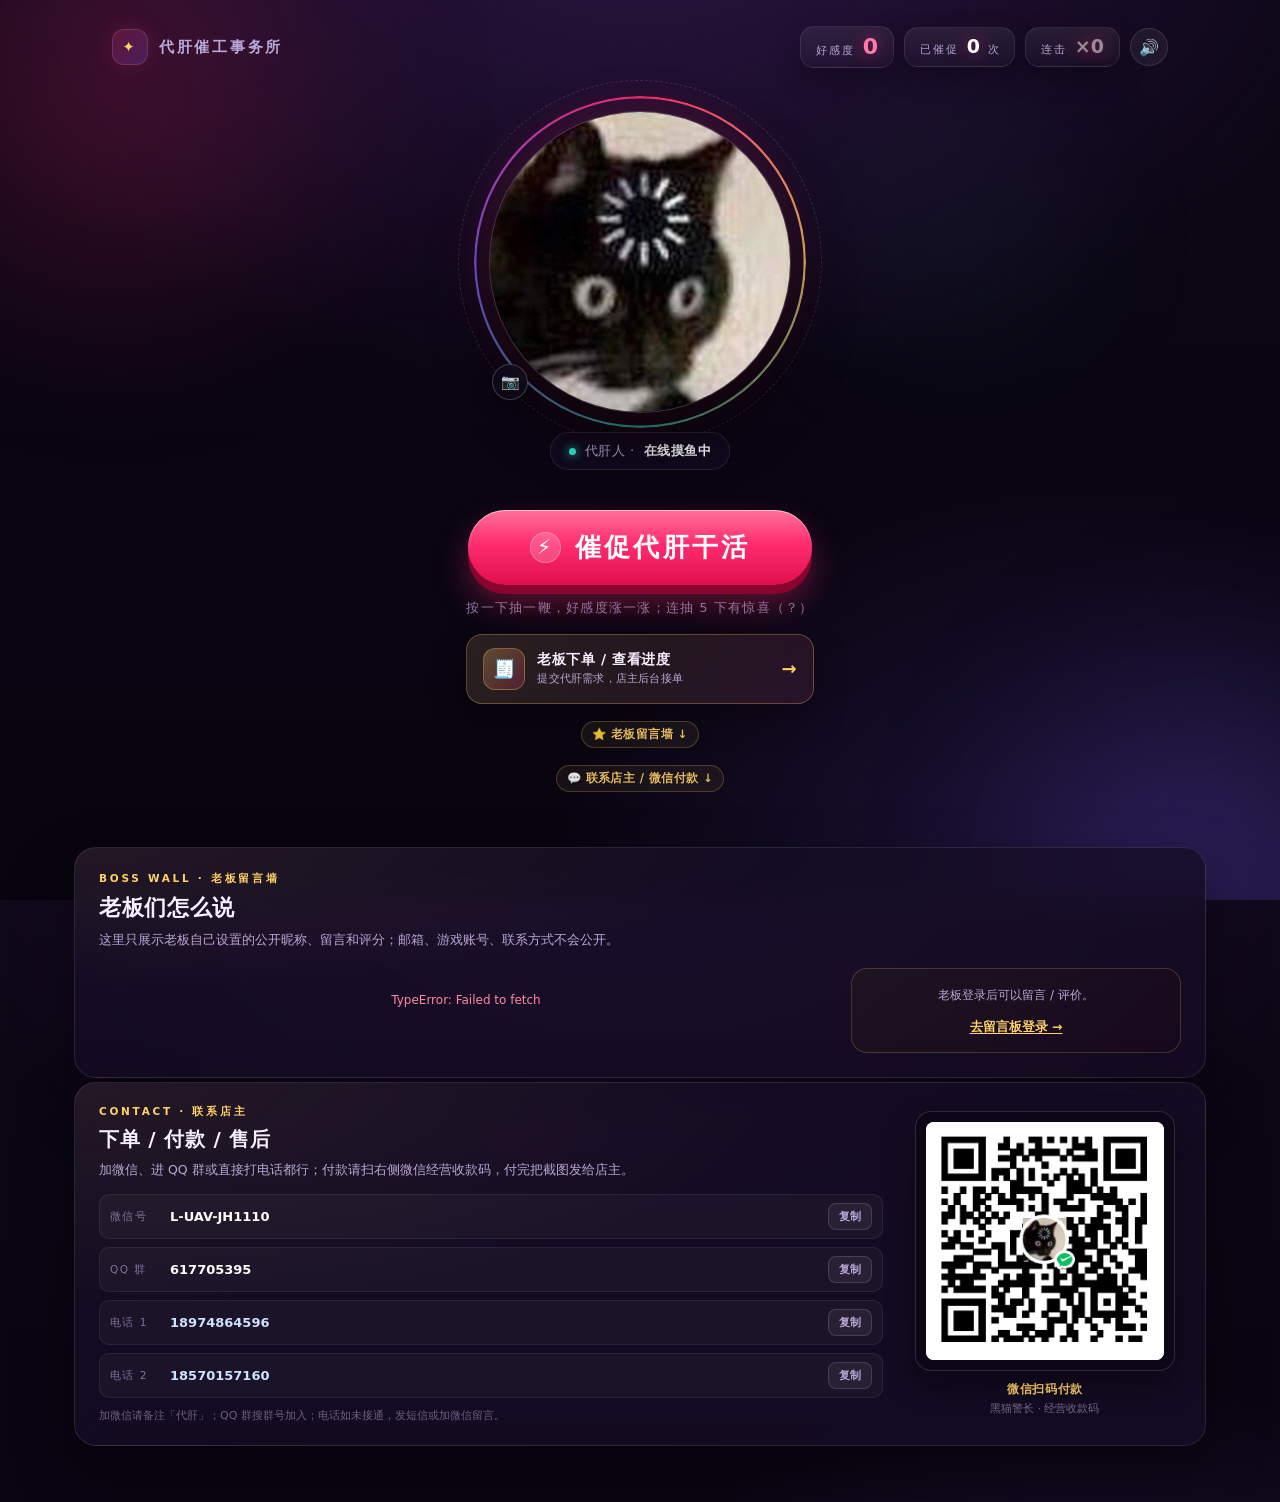
==== commit f1d5bcf4: "Add files via upload" ====
--- a/index.html
+++ b/index.html
@@ -16,6 +16,7 @@
   <title>代肝催工事务所 · 好感度+1</title>
   <link rel="stylesheet" href="styles.css">
   <link rel="stylesheet" href="assets/contact.css">
+  <link rel="stylesheet" href="assets/wall.css">
 </head>
 <body>
   <!-- 背景层 -->
@@ -125,9 +126,59 @@
         </span>
         <span class="boss-cta-arrow" aria-hidden="true">→</span>
       </a>
+      <a class="contact-jump" href="#wall">⭐ 老板留言墙 ↓</a>
       <a class="contact-jump" href="#contact">💬 联系店主 / 微信付款 ↓</a>
     </div>
   </main>
+
+  <!-- 老板留言墙 -->
+  <section class="wall" id="wall">
+    <div class="wall-inner">
+      <div class="wall-head">
+        <p class="wall-eyebrow">BOSS WALL · 老板留言墙</p>
+        <h2>老板们怎么说</h2>
+        <p class="wall-sub">这里只展示老板自己设置的公开昵称、留言和评分；邮箱、游戏账号、联系方式不会公开。</p>
+      </div>
+      <div class="wall-body">
+        <div class="wall-feed" id="wallFeed" aria-live="polite">
+          <p class="wall-loading">正在加载留言…</p>
+        </div>
+        <div class="wall-side">
+          <form class="wall-form" id="wallForm" hidden>
+            <h3>写一条留言 / 评价</h3>
+            <label class="wall-field">
+              <span>公开昵称 <b>*</b></span>
+              <input id="wallName" type="text" maxlength="20" autocomplete="nickname" placeholder="例如：黑猫警长">
+            </label>
+            <label class="wall-field">
+              <span>留言内容 <b>*</b></span>
+              <textarea id="wallContent" rows="3" maxlength="300" placeholder="说说这次代肝体验…"></textarea>
+            </label>
+            <div class="wall-rating">
+              <span>评分（可选）</span>
+              <div class="wall-stars" id="wallStars" role="group" aria-label="评分">
+                <button type="button" data-star="1" aria-label="1 星">★</button>
+                <button type="button" data-star="2" aria-label="2 星">★</button>
+                <button type="button" data-star="3" aria-label="3 星">★</button>
+                <button type="button" data-star="4" aria-label="4 星">★</button>
+                <button type="button" data-star="5" aria-label="5 星">★</button>
+              </div>
+            </div>
+            <button class="wall-submit" id="wallSubmit" type="submit">发布到留言墙</button>
+            <p class="wall-msg" id="wallMsg" role="status"></p>
+            <p class="wall-note">公开昵称和留言会展示给所有访客；请不要在留言里写邮箱、账号或联系方式。</p>
+          </form>
+          <div class="wall-login" id="wallLoggedOut" hidden>
+            <p>老板登录后可以留言 / 评价。</p>
+            <a href="messages.html">去留言板登录 →</a>
+          </div>
+          <div class="wall-login" id="wallOwnerNote" hidden>
+            <p class="wall-owner-note">店主账号不参与老板留言墙；你可以在店主后台管理留言。</p>
+          </div>
+        </div>
+      </div>
+    </div>
+  </section>
 
   <!-- 联系店主 / 微信经营收款码 -->
   <footer class="contact" id="contact">
@@ -181,5 +232,6 @@
   <script src="vendor/supabase.js"></script>
   <script src="assets/supabase-config.js"></script>
   <script src="assets/urge-tracker.js"></script>
+  <script src="assets/wall.js"></script>
 </body>
 </html>
--- a/assets/wall.css
+++ b/assets/wall.css
@@ -0,0 +1,489 @@
+/* ============================================================
+   首页老板留言墙 + 公开昵称设置 + 店主留言管理
+   首页和老板留言板共用
+   ============================================================ */
+
+[hidden] { display: none !important; }
+
+/* ---------- 老板端：公开昵称设置 ---------- */
+
+.public-name-panel {
+  display: grid;
+  grid-template-columns: minmax(0, 1fr) auto;
+  align-items: center;
+  gap: 6px 18px;
+  margin-bottom: 18px;
+  padding: 15px 18px;
+}
+
+.public-name-copy b {
+  display: block;
+  margin-bottom: 4px;
+  color: var(--gold, #ffd166);
+  font-size: 13px;
+  letter-spacing: 0.04em;
+}
+
+.public-name-copy p {
+  margin: 0;
+  color: var(--muted, #b9a8d6);
+  font-size: 12px;
+  line-height: 1.7;
+}
+
+.public-name-edit {
+  display: flex;
+  align-items: center;
+  gap: 8px;
+}
+
+.public-name-edit input {
+  width: 180px;
+  padding: 9px 12px;
+  border-radius: 10px;
+  border: 1px solid rgba(255, 255, 255, 0.12);
+  background: rgba(8, 4, 16, 0.55);
+  color: var(--text, #f7f0ff);
+  font-family: inherit;
+  font-size: 13px;
+  outline: none;
+  transition: border-color 0.2s ease, box-shadow 0.2s ease;
+}
+
+.public-name-edit input:focus {
+  border-color: rgba(255, 122, 168, 0.7);
+  box-shadow: 0 0 0 3px rgba(255, 45, 111, 0.15);
+}
+
+.public-name-edit .btn { flex: none; }
+
+.public-name-panel .form-msg {
+  grid-column: 1 / -1;
+  margin: 0;
+  min-height: 0;
+}
+
+.public-name-link {
+  display: inline-block;
+  margin-top: 4px;
+  color: var(--gold, #ffd166);
+  font-size: 11px;
+  text-decoration: underline;
+  text-underline-offset: 2px;
+}
+
+/* ---------- 首页留言墙 ---------- */
+
+.wall {
+  position: relative;
+  z-index: 5;
+  width: 100%;
+  max-width: 1180px;
+  margin: 0 auto;
+  padding: 10px 24px 4px;
+}
+
+.wall-inner {
+  padding: 24px;
+  border-radius: 22px;
+  border: 1px solid rgba(255, 255, 255, 0.1);
+  background:
+    radial-gradient(120% 120% at 0% 0%, rgba(255, 209, 102, 0.07), transparent 52%),
+    rgba(22, 13, 38, 0.78);
+  box-shadow: 0 24px 60px rgba(0, 0, 0, 0.45);
+  backdrop-filter: blur(16px);
+  -webkit-backdrop-filter: blur(16px);
+}
+
+.wall-head {
+  margin-bottom: 18px;
+}
+
+.wall-eyebrow {
+  margin: 0 0 7px;
+  font-size: 10.5px;
+  font-weight: 800;
+  letter-spacing: 0.26em;
+  color: var(--gold, #ffd166);
+}
+
+.wall-head h2 {
+  margin: 0 0 6px;
+  font-size: 22px;
+  letter-spacing: 0.03em;
+}
+
+.wall-sub {
+  max-width: 760px;
+  margin: 0;
+  color: var(--muted, #b9a8d6);
+  font-size: 12.5px;
+  line-height: 1.75;
+}
+
+.wall-body {
+  display: grid;
+  grid-template-columns: minmax(0, 1fr) 330px;
+  align-items: start;
+  gap: 18px;
+}
+
+.wall-feed {
+  display: grid;
+  grid-template-columns: repeat(auto-fill, minmax(210px, 1fr));
+  gap: 10px;
+}
+
+.wall-card {
+  padding: 14px;
+  border-radius: 14px;
+  border: 1px solid rgba(255, 255, 255, 0.09);
+  background: rgba(255, 255, 255, 0.035);
+}
+
+.wall-card-top {
+  display: flex;
+  align-items: baseline;
+  justify-content: space-between;
+  gap: 8px;
+}
+
+.wall-nickname {
+  overflow: hidden;
+  color: var(--gold, #ffd166);
+  font-size: 12.5px;
+  font-weight: 800;
+  white-space: nowrap;
+  text-overflow: ellipsis;
+}
+
+.wall-stars-view {
+  flex: none;
+  color: var(--gold, #ffd166);
+  font-size: 11px;
+  letter-spacing: 0.1em;
+  white-space: nowrap;
+}
+
+.wall-text {
+  margin: 8px 0 10px;
+  color: rgba(255, 255, 255, 0.87);
+  font-size: 12.5px;
+  line-height: 1.75;
+  white-space: pre-wrap;
+  word-break: break-word;
+  -webkit-user-select: text;
+  user-select: text;
+}
+
+.wall-date {
+  color: rgba(185, 168, 214, 0.5);
+  font-size: 10px;
+}
+
+.wall-empty,
+.wall-loading,
+.wall-error {
+  grid-column: 1 / -1;
+  margin: 0;
+  padding: 22px 12px;
+  text-align: center;
+  color: var(--muted, #b9a8d6);
+  font-size: 12px;
+  line-height: 1.7;
+}
+
+.wall-error { color: #ff8aa0; }
+
+.wall-side {
+  display: flex;
+  flex-direction: column;
+  gap: 10px;
+}
+
+.wall-form,
+.wall-login {
+  padding: 16px;
+  border-radius: 16px;
+  border: 1px solid rgba(255, 209, 102, 0.2);
+  background:
+    linear-gradient(140deg, rgba(255, 209, 102, 0.06), rgba(255, 45, 111, 0.04)),
+    rgba(8, 4, 16, 0.4);
+}
+
+.wall-form h3 {
+  margin: 0 0 2px;
+  font-size: 15px;
+  letter-spacing: 0.03em;
+}
+
+.wall-field {
+  display: flex;
+  flex-direction: column;
+  gap: 5px;
+  margin-top: 10px;
+}
+
+.wall-field > span {
+  color: var(--muted, #b9a8d6);
+  font-size: 10.5px;
+  font-weight: 700;
+  letter-spacing: 0.08em;
+}
+
+.wall-field > span b { color: var(--pink-soft, #ff7aa8); }
+
+.wall-field input,
+.wall-field textarea {
+  width: 100%;
+  padding: 9px 11px;
+  border-radius: 10px;
+  border: 1px solid rgba(255, 255, 255, 0.12);
+  background: rgba(8, 4, 16, 0.55);
+  color: var(--text, #f7f0ff);
+  font-family: inherit;
+  font-size: 12.5px;
+  line-height: 1.6;
+  outline: none;
+  resize: vertical;
+  -webkit-user-select: text;
+  user-select: text;
+  transition: border-color 0.2s ease, box-shadow 0.2s ease;
+}
+
+.wall-field input:focus,
+.wall-field textarea:focus {
+  border-color: rgba(255, 122, 168, 0.7);
+  box-shadow: 0 0 0 3px rgba(255, 45, 111, 0.15);
+}
+
+.wall-field input::placeholder,
+.wall-field textarea::placeholder {
+  color: rgba(185, 168, 214, 0.5);
+}
+
+.wall-rating {
+  display: flex;
+  flex-direction: column;
+  gap: 4px;
+  margin-top: 10px;
+}
+
+.wall-rating > span {
+  color: var(--muted, #b9a8d6);
+  font-size: 10.5px;
+  font-weight: 700;
+  letter-spacing: 0.08em;
+}
+
+.wall-stars {
+  display: flex;
+  gap: 2px;
+}
+
+.wall-stars button {
+  padding: 0 2px;
+  border: 0;
+  background: transparent;
+  color: rgba(255, 255, 255, 0.2);
+  font-size: 23px;
+  line-height: 1;
+  cursor: pointer;
+  transition: color 0.15s ease, transform 0.15s ease;
+}
+
+.wall-stars button:hover,
+.wall-stars button.is-on {
+  color: var(--gold, #ffd166);
+  transform: translateY(-1px);
+}
+
+.wall-submit {
+  width: 100%;
+  margin-top: 12px;
+  padding: 10px 14px;
+  border: 0;
+  border-radius: 10px;
+  background: linear-gradient(180deg, #ff5c8a, #ff2d6f 55%, #e00f4d);
+  box-shadow: 0 8px 18px rgba(255, 45, 111, 0.25);
+  color: #fff;
+  font-family: inherit;
+  font-size: 13px;
+  font-weight: 800;
+  letter-spacing: 0.05em;
+  cursor: pointer;
+}
+
+.wall-submit:disabled {
+  opacity: 0.55;
+  cursor: not-allowed;
+}
+
+.wall-msg {
+  min-height: 16px;
+  margin: 8px 0 0;
+  color: var(--muted, #b9a8d6);
+  font-size: 11.5px;
+  line-height: 1.6;
+}
+
+.wall-msg.is-error { color: #ff8aa0; }
+.wall-msg.is-ok { color: var(--mint, #2ee6c5); }
+
+.wall-note {
+  margin: 8px 0 0;
+  color: rgba(185, 168, 214, 0.55);
+  font-size: 10.5px;
+  line-height: 1.65;
+}
+
+.wall-login {
+  text-align: center;
+}
+
+.wall-login p {
+  margin: 0 0 10px;
+  color: var(--muted, #b9a8d6);
+  font-size: 12px;
+  line-height: 1.7;
+}
+
+.wall-login a {
+  color: var(--gold, #ffd166);
+  font-size: 12.5px;
+  font-weight: 700;
+  text-decoration: underline;
+  text-underline-offset: 2px;
+}
+
+.wall-owner-note {
+  margin: 0;
+  color: var(--muted, #b9a8d6);
+  font-size: 11.5px;
+  line-height: 1.7;
+}
+
+/* ---------- 店主端：留言墙管理 ---------- */
+
+.wall-admin-panel {
+  margin-bottom: 16px;
+  padding: 18px 20px;
+}
+
+.wall-admin-panel .panel-sub {
+  margin-bottom: 12px;
+}
+
+.wall-admin-list {
+  display: flex;
+  flex-direction: column;
+  gap: 8px;
+}
+
+.wall-admin-row {
+  display: flex;
+  align-items: flex-start;
+  gap: 12px;
+  padding: 10px 12px;
+  border-radius: 12px;
+  border: 1px solid rgba(255, 255, 255, 0.08);
+  background: rgba(255, 255, 255, 0.03);
+}
+
+.wall-admin-main {
+  flex: 1;
+  min-width: 0;
+}
+
+.wall-admin-top {
+  display: flex;
+  flex-wrap: wrap;
+  align-items: baseline;
+  gap: 8px;
+}
+
+.wall-admin-name {
+  color: var(--gold, #ffd166);
+  font-size: 13px;
+  font-weight: 700;
+}
+
+.wall-admin-stars {
+  color: var(--gold, #ffd166);
+  font-size: 11px;
+  letter-spacing: 0.1em;
+}
+
+.wall-admin-text {
+  margin: 5px 0;
+  color: rgba(255, 255, 255, 0.85);
+  font-size: 12px;
+  line-height: 1.65;
+  white-space: pre-wrap;
+  word-break: break-word;
+}
+
+.wall-admin-meta {
+  color: rgba(185, 168, 214, 0.55);
+  font-size: 10px;
+  line-height: 1.6;
+  word-break: break-all;
+}
+
+.wall-admin-row .btn {
+  flex: none;
+  padding: 6px 10px;
+  font-size: 11px;
+}
+
+/* ---------- 响应式 ---------- */
+
+@media (max-width: 980px) {
+  .wall-body {
+    grid-template-columns: 1fr;
+  }
+
+  .wall-side {
+    order: -1;
+  }
+}
+
+@media (max-width: 760px) {
+  .wall {
+    padding: 0 14px 4px;
+  }
+
+  .wall-inner {
+    padding: 18px;
+    border-radius: 18px;
+  }
+
+  .wall-head h2 { font-size: 20px; }
+
+  .wall-feed {
+    grid-template-columns: 1fr;
+  }
+
+  .public-name-panel {
+    grid-template-columns: 1fr;
+    padding: 14px;
+  }
+
+  .public-name-edit {
+    width: 100%;
+  }
+
+  .public-name-edit input {
+    flex: 1;
+    min-width: 0;
+    width: auto;
+  }
+
+  .wall-admin-row {
+    flex-wrap: wrap;
+  }
+
+  .wall-admin-row .btn {
+    margin-left: auto;
+  }
+}
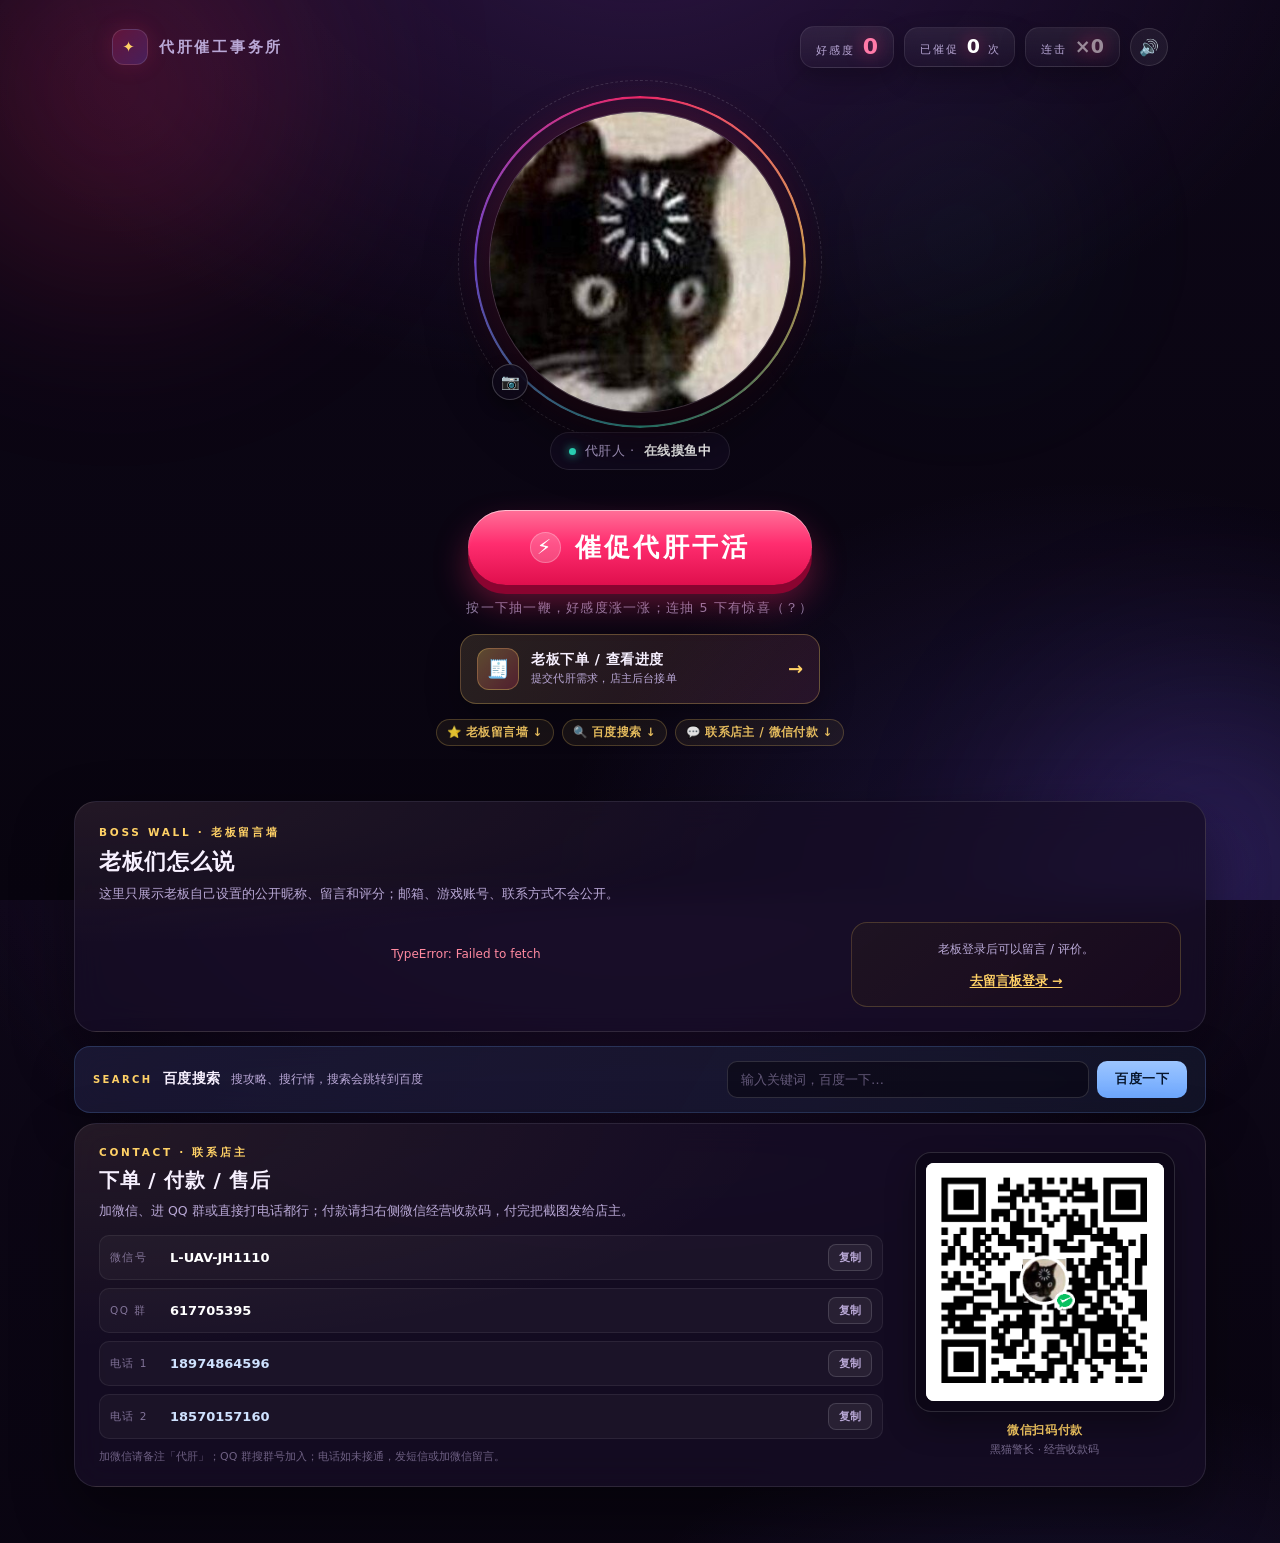
==== commit c5cb97e2: "Add files via upload" ====
--- a/index.html
+++ b/index.html
@@ -4,6 +4,8 @@
   <meta charset="UTF-8">
   <meta name="viewport" content="width=device-width, initial-scale=1, viewport-fit=cover">
   <meta name="theme-color" content="#0a0612">
+  <meta name="baidu-site-verification" content="codeva-6WNXp0s3dZ">
+  <meta name="applicable-device" content="pc,mobile">
   <meta name="description" content="按一下按钮，抽一鞭代肝人，好感度随机 +1。">
   <link rel="canonical" href="https://heimaojingzhang.xin/">
   <meta property="og:type" content="website">
@@ -126,8 +128,11 @@
         </span>
         <span class="boss-cta-arrow" aria-hidden="true">→</span>
       </a>
-      <a class="contact-jump" href="#wall">⭐ 老板留言墙 ↓</a>
-      <a class="contact-jump" href="#contact">💬 联系店主 / 微信付款 ↓</a>
+      <div class="action-links">
+        <a class="contact-jump" href="#wall">⭐ 老板留言墙 ↓</a>
+        <a class="contact-jump" href="#baidu">🔍 百度搜索 ↓</a>
+        <a class="contact-jump" href="#contact">💬 联系店主 / 微信付款 ↓</a>
+      </div>
     </div>
   </main>
 
@@ -180,6 +185,21 @@
     </div>
   </section>
 
+  <!-- 百度搜索 -->
+  <section class="baidu-section" id="baidu">
+    <div class="baidu-inner">
+      <div class="baidu-copy">
+        <p class="baidu-eyebrow">SEARCH</p>
+        <b>百度搜索</b>
+        <span>搜攻略、搜行情，搜索会跳转到百度</span>
+      </div>
+      <form class="baidu-form" action="https://www.baidu.com/s" method="get" target="_blank" accept-charset="UTF-8">
+        <input type="search" name="wd" placeholder="输入关键词，百度一下…" autocomplete="off" aria-label="百度搜索关键词" required>
+        <button type="submit">百度一下</button>
+      </form>
+    </div>
+  </section>
+
   <!-- 联系店主 / 微信经营收款码 -->
   <footer class="contact" id="contact">
     <div class="contact-inner">
--- a/styles.css
+++ b/styles.css
@@ -778,6 +778,140 @@
   font-weight: 800;
 }
 
+/* 首页快捷入口 */
+.action-links {
+  display: flex;
+  flex-wrap: wrap;
+  justify-content: center;
+  gap: 8px;
+}
+
+.action-links .contact-jump {
+  margin-top: 0;
+}
+
+/* 百度搜索 */
+.baidu-section {
+  position: relative;
+  z-index: 5;
+  width: 100%;
+  max-width: 1180px;
+  margin: 0 auto;
+  padding: 10px 24px;
+}
+
+.baidu-inner {
+  display: grid;
+  grid-template-columns: minmax(0, 1fr) minmax(0, 460px);
+  align-items: center;
+  gap: 12px 24px;
+  padding: 14px 18px;
+  border-radius: 16px;
+  border: 1px solid rgba(110, 168, 255, 0.2);
+  background:
+    linear-gradient(120deg, rgba(110, 168, 255, 0.08), rgba(46, 230, 197, 0.04)),
+    rgba(22, 13, 38, 0.72);
+  box-shadow: 0 18px 44px rgba(0, 0, 0, 0.32);
+  backdrop-filter: blur(14px);
+  -webkit-backdrop-filter: blur(14px);
+}
+
+.baidu-copy {
+  display: flex;
+  flex-wrap: wrap;
+  align-items: baseline;
+  gap: 4px 10px;
+  min-width: 0;
+}
+
+.baidu-eyebrow {
+  margin: 0;
+  color: var(--gold);
+  font-size: 10px;
+  font-weight: 800;
+  letter-spacing: 0.24em;
+}
+
+.baidu-copy b {
+  font-size: 14px;
+  letter-spacing: 0.04em;
+}
+
+.baidu-copy span {
+  color: var(--muted);
+  font-size: 11.5px;
+}
+
+.baidu-form {
+  display: flex;
+  gap: 8px;
+  min-width: 0;
+}
+
+.baidu-form input {
+  flex: 1;
+  min-width: 0;
+  padding: 10px 13px;
+  border-radius: 10px;
+  border: 1px solid rgba(255, 255, 255, 0.14);
+  background: rgba(8, 4, 16, 0.55);
+  color: var(--text);
+  font-family: inherit;
+  font-size: 13px;
+  outline: none;
+  -webkit-user-select: text;
+  user-select: text;
+  transition: border-color 0.2s ease, box-shadow 0.2s ease;
+}
+
+.baidu-form input:focus {
+  border-color: rgba(110, 168, 255, 0.7);
+  box-shadow: 0 0 0 3px rgba(110, 168, 255, 0.16);
+}
+
+.baidu-form input::placeholder {
+  color: rgba(185, 168, 214, 0.5);
+}
+
+.baidu-form button {
+  flex: none;
+  padding: 10px 18px;
+  border: 0;
+  border-radius: 10px;
+  background: linear-gradient(180deg, #9cc5ff, #6ea8ff);
+  color: #06152b;
+  font-family: inherit;
+  font-size: 12.5px;
+  font-weight: 800;
+  letter-spacing: 0.04em;
+  cursor: pointer;
+  transition: filter 0.2s ease, transform 0.12s ease;
+}
+
+.baidu-form button:hover {
+  filter: brightness(1.06);
+}
+
+.baidu-form button:active {
+  transform: translateY(1px);
+}
+
+@media (max-width: 760px) {
+  .baidu-section {
+    padding: 0 14px 10px;
+  }
+
+  .baidu-inner {
+    grid-template-columns: 1fr;
+    gap: 10px;
+    padding: 14px;
+  }
+
+  .baidu-form {
+    width: 100%;
+  }
+}
+
 /* ============ Toast ============ */
 
 .toast {
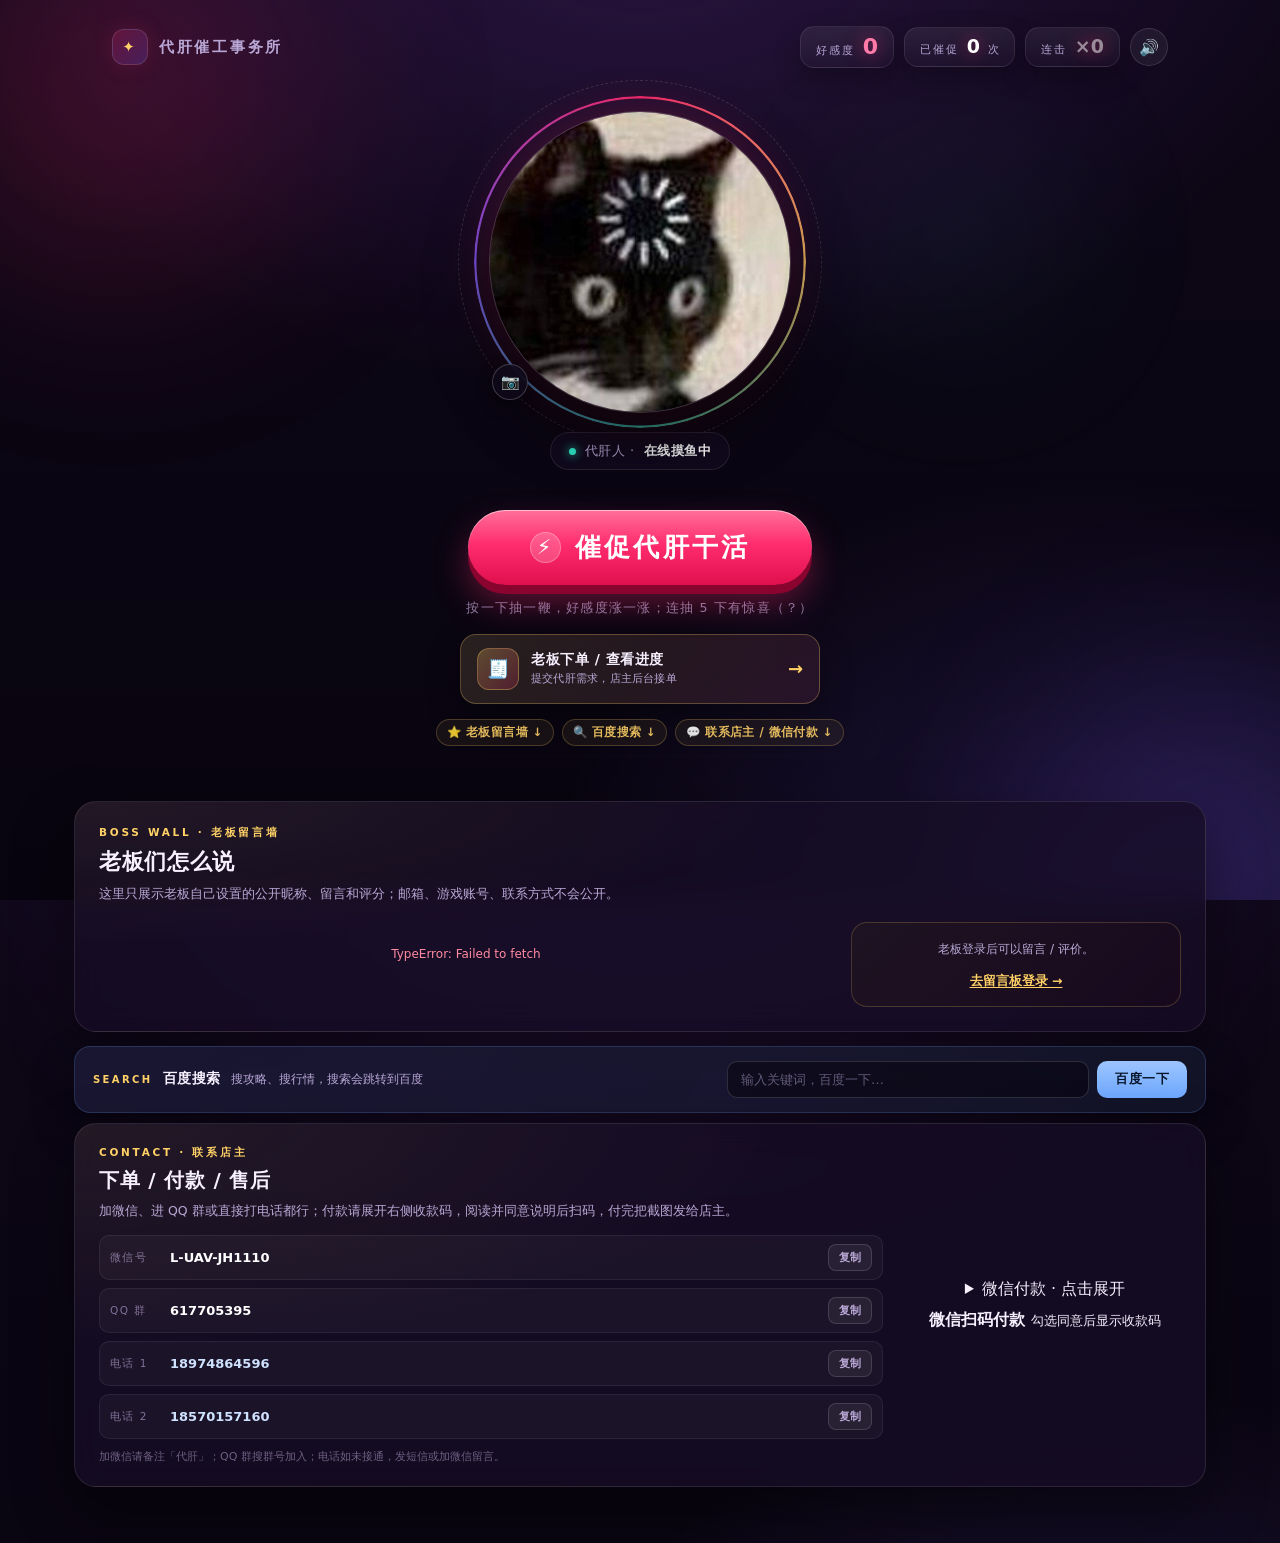
==== commit 0c9c10ca: "Add files via upload" ====
--- a/index.html
+++ b/index.html
@@ -206,7 +206,7 @@
       <div class="contact-copy">
         <p class="contact-eyebrow">CONTACT · 联系店主</p>
         <h2>下单 / 付款 / 售后</h2>
-        <p class="contact-lead">加微信、进 QQ 群或直接打电话都行；付款请扫右侧微信经营收款码，付完把截图发给店主。</p>
+        <p class="contact-lead">加微信、进 QQ 群或直接打电话都行；付款请展开右侧收款码，阅读并同意说明后扫码，付完把截图发给店主。</p>
         <div class="contact-rows">
           <div class="contact-row">
             <span class="contact-label">微信号</span>
@@ -231,16 +231,25 @@
         </div>
         <p class="contact-note">加微信请备注「代肝」；QQ 群搜群号加入；电话如未接通，发短信或加微信留言。</p>
       </div>
-      <figure class="pay-card">
-        <div class="pay-qr">
-          <img class="pay-img" src="assets/wechat-pay.png" alt="微信经营收款码" loading="lazy">
-          <span class="pay-fallback">收款码<br>暂未上传</span>
-        </div>
-        <figcaption>
+      <div class="pay-card">
+        <details class="pay-details">
+          <summary class="pay-summary">微信付款 · 点击展开</summary>
+          <div class="pay-panel">
+            <div class="pay-consent">
+              <input type="checkbox" id="payAgree" data-pay-agree>
+              <label for="payAgree">我已阅读并同意 <a href="terms.html" target="_blank" rel="noreferrer">《付款与服务说明》</a>，并了解代肝服务的账号风险与退款规则。</label>
+            </div>
+            <div class="pay-qr" hidden>
+              <img class="pay-img" src="assets/wechat-pay.png" alt="微信经营收款码" loading="lazy">
+              <span class="pay-fallback">收款码<br>暂未上传</span>
+            </div>
+          </div>
+        </details>
+        <div class="pay-caption">
           <b>微信扫码付款</b>
-          <small>黑猫警长 · 经营收款码</small>
-        </figcaption>
-      </figure>
+          <small>勾选同意后显示收款码</small>
+        </div>
+      </div>
     </div>
   </footer>
 
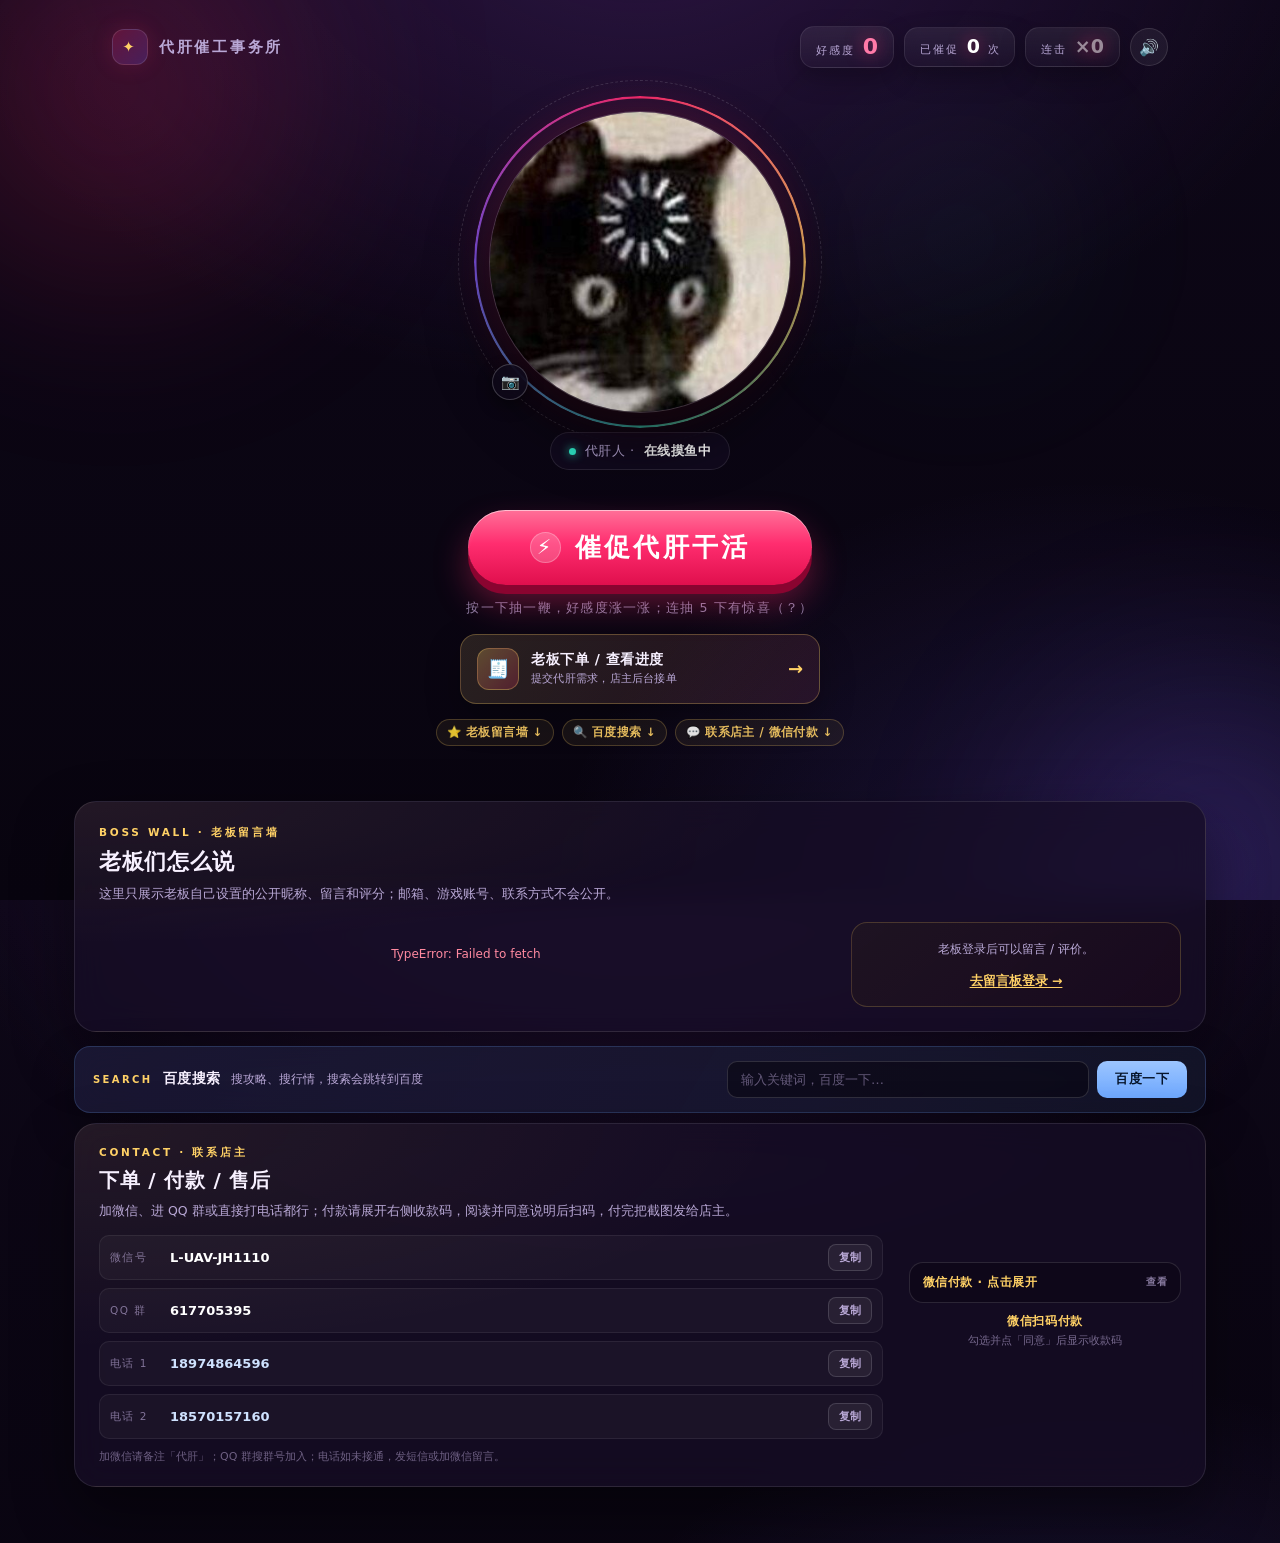
==== commit f48f0981: "Add files via upload" ====
--- a/index.html
+++ b/index.html
@@ -239,6 +239,7 @@
               <input type="checkbox" id="payAgree" data-pay-agree>
               <label for="payAgree">我已阅读并同意 <a href="terms.html" target="_blank" rel="noreferrer">《付款与服务说明》</a>，并了解代肝服务的账号风险与退款规则。</label>
             </div>
+            <button class="pay-agree-btn" type="button" data-pay-confirm disabled>同意并查看收款码</button>
             <div class="pay-qr" hidden>
               <img class="pay-img" src="assets/wechat-pay.png" alt="微信经营收款码" loading="lazy">
               <span class="pay-fallback">收款码<br>暂未上传</span>
@@ -247,7 +248,7 @@
         </details>
         <div class="pay-caption">
           <b>微信扫码付款</b>
-          <small>勾选同意后显示收款码</small>
+          <small>勾选并点「同意」后显示收款码</small>
         </div>
       </div>
     </div>
--- a/assets/contact.css
+++ b/assets/contact.css
@@ -2,6 +2,8 @@
    联系店主 / 微信经营收款码
    首页与老板留言板共用
    ============================================================ */
+
+[hidden] { display: none !important; }
 
 .contact {
   position: relative;
@@ -164,8 +166,120 @@
   flex-direction: column;
   align-items: center;
   gap: 10px;
+  width: 100%;
   margin: 0;
   text-align: center;
+}
+
+.pay-details {
+  width: 100%;
+  overflow: hidden;
+  border-radius: 14px;
+  border: 1px solid rgba(255, 255, 255, 0.12);
+  background: rgba(8, 4, 16, 0.4);
+}
+
+.pay-summary {
+  display: flex;
+  align-items: center;
+  justify-content: space-between;
+  gap: 8px;
+  padding: 11px 13px;
+  color: var(--gold, #ffd166);
+  font-size: 12px;
+  font-weight: 800;
+  letter-spacing: 0.04em;
+  cursor: pointer;
+  list-style: none;
+}
+
+.pay-summary::-webkit-details-marker {
+  display: none;
+}
+
+.pay-summary::after {
+  content: "查看";
+  flex: none;
+  color: rgba(185, 168, 214, 0.7);
+  font-size: 10px;
+  font-weight: 700;
+}
+
+.pay-details[open] .pay-summary::after {
+  content: "收起";
+}
+
+.pay-panel {
+  display: flex;
+  flex-direction: column;
+  gap: 10px;
+  padding: 0 12px 12px;
+}
+
+.pay-consent {
+  display: flex;
+  align-items: flex-start;
+  gap: 8px;
+  padding: 9px 10px;
+  border-radius: 9px;
+  border: 1px solid rgba(255, 209, 102, 0.16);
+  background: rgba(255, 209, 102, 0.04);
+  text-align: left;
+}
+
+.pay-consent input {
+  flex: none;
+  width: 15px;
+  height: 15px;
+  margin-top: 1px;
+  accent-color: #ff2d6f;
+  cursor: pointer;
+}
+
+.pay-consent label {
+  color: rgba(185, 168, 214, 0.82);
+  font-size: 10.5px;
+  line-height: 1.65;
+  cursor: pointer;
+}
+
+.pay-consent a {
+  color: var(--gold, #ffd166);
+  text-decoration: underline;
+  text-underline-offset: 2px;
+}
+
+.pay-agree-btn {
+  width: 100%;
+  padding: 10px 12px;
+  border: 0;
+  border-radius: 9px;
+  background: linear-gradient(180deg, #ff5c8a, #ff2d6f 55%, #e00f4d);
+  box-shadow: 0 8px 18px rgba(255, 45, 111, 0.22);
+  color: #fff;
+  font-family: inherit;
+  font-size: 12px;
+  font-weight: 800;
+  letter-spacing: 0.04em;
+  cursor: pointer;
+  transition: filter 0.2s ease, opacity 0.2s ease;
+}
+
+.pay-agree-btn:hover {
+  filter: brightness(1.06);
+}
+
+.pay-agree-btn:disabled {
+  opacity: 0.45;
+  cursor: not-allowed;
+  filter: none;
+}
+
+.pay-agree-btn.is-confirmed {
+  background: linear-gradient(180deg, #6ff0c7, #34d399);
+  box-shadow: 0 8px 18px rgba(52, 211, 153, 0.2);
+  color: #031a13;
+  opacity: 1;
 }
 
 .pay-qr {
@@ -174,6 +288,7 @@
   place-items: center;
   width: min(100%, 260px);
   aspect-ratio: 1 / 1;
+  margin: 0 auto;
   padding: 10px;
   overflow: hidden;
   border-radius: 16px;
@@ -216,14 +331,14 @@
   display: grid;
 }
 
-.pay-card figcaption b {
+.pay-caption b {
   display: block;
   font-size: 12px;
   letter-spacing: 0.06em;
   color: var(--gold, #ffd166);
 }
 
-.pay-card figcaption small {
+.pay-caption small {
   display: block;
   margin-top: 3px;
   font-size: 10.5px;
@@ -244,21 +359,22 @@
   }
 
   .pay-card {
-    flex-direction: row;
-    align-items: center;
-    justify-content: flex-start;
-    gap: 14px;
+    flex-direction: column;
+    align-items: stretch;
     text-align: left;
   }
 
+  .pay-caption {
+    text-align: center;
+  }
+
   .pay-qr {
-    flex: none;
     width: 200px;
     padding: 8px;
     border-radius: 13px;
   }
 
-  .pay-card figcaption b {
+  .pay-caption b {
     font-size: 12.5px;
   }
 }
@@ -268,11 +384,6 @@
     width: 100%;
   }
 
-  .pay-card {
-    flex-direction: column;
-    text-align: center;
-  }
-
   .pay-qr {
     width: 230px;
   }
